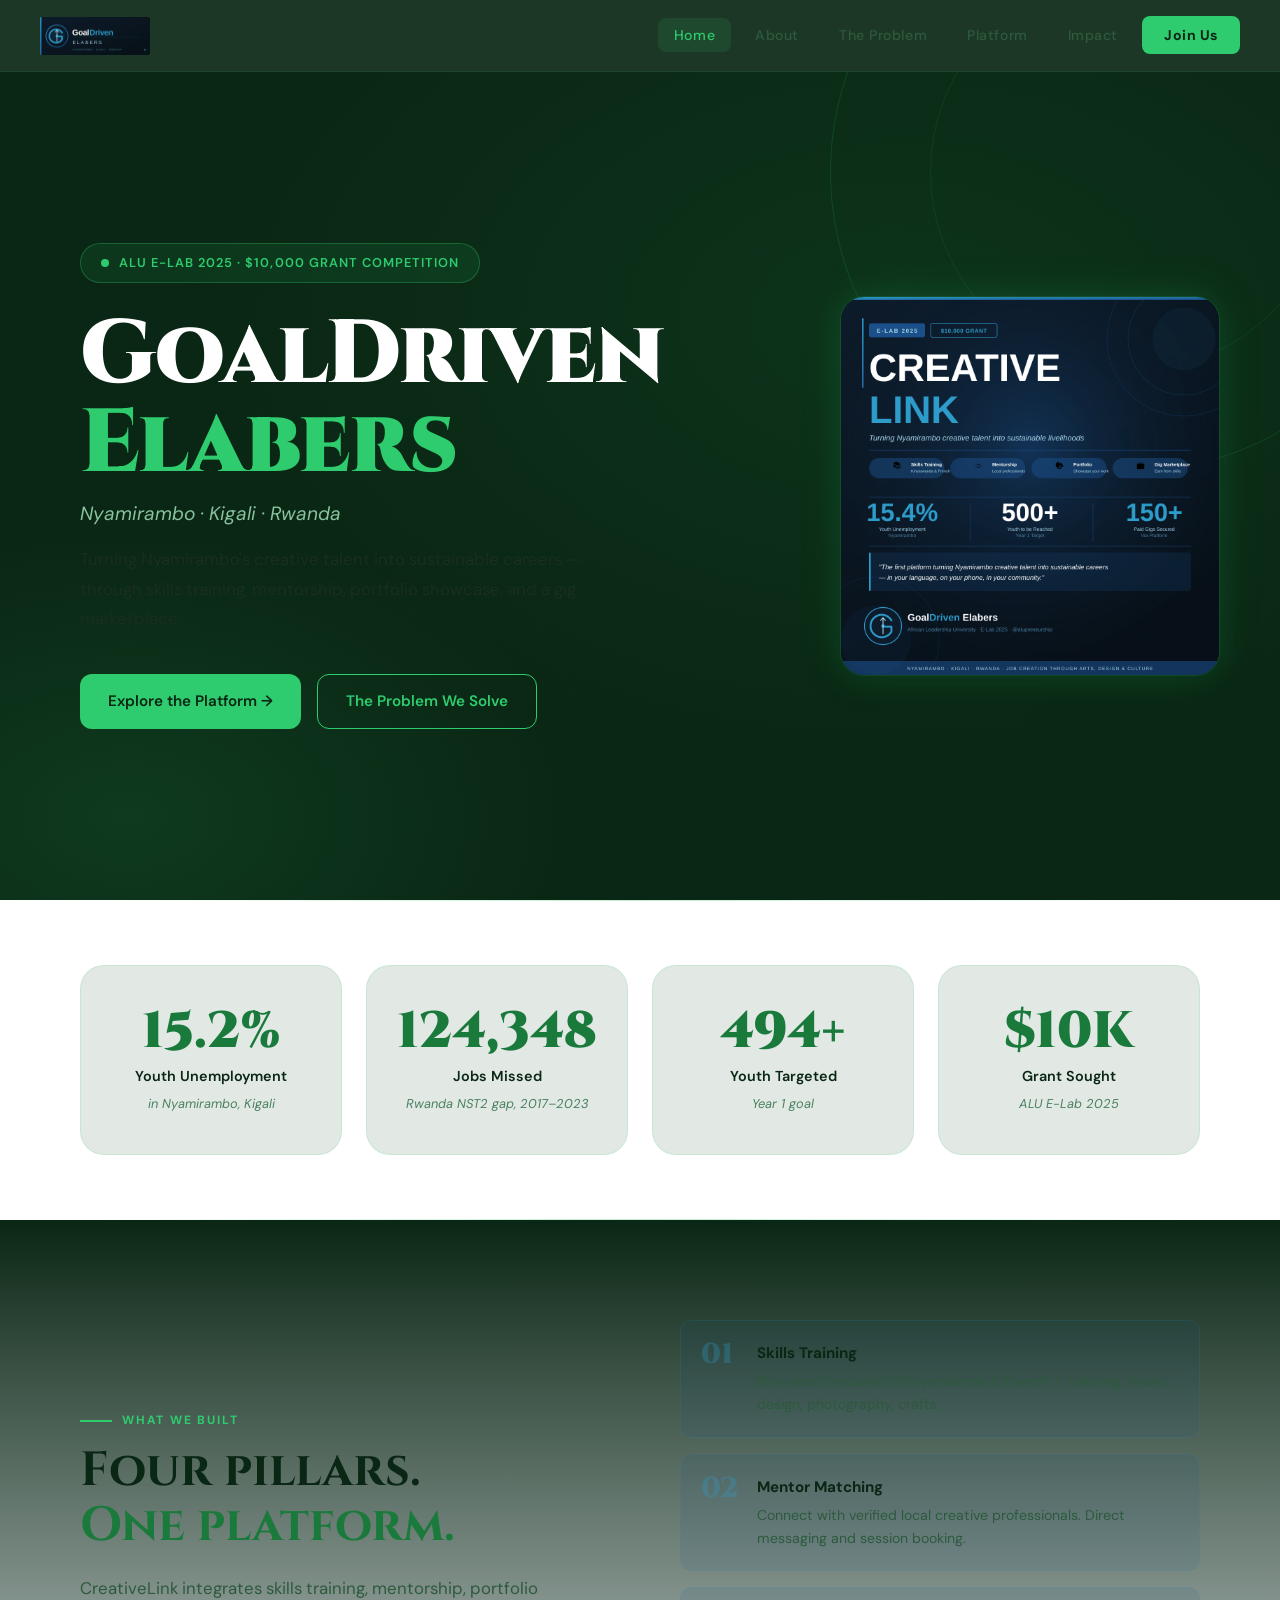
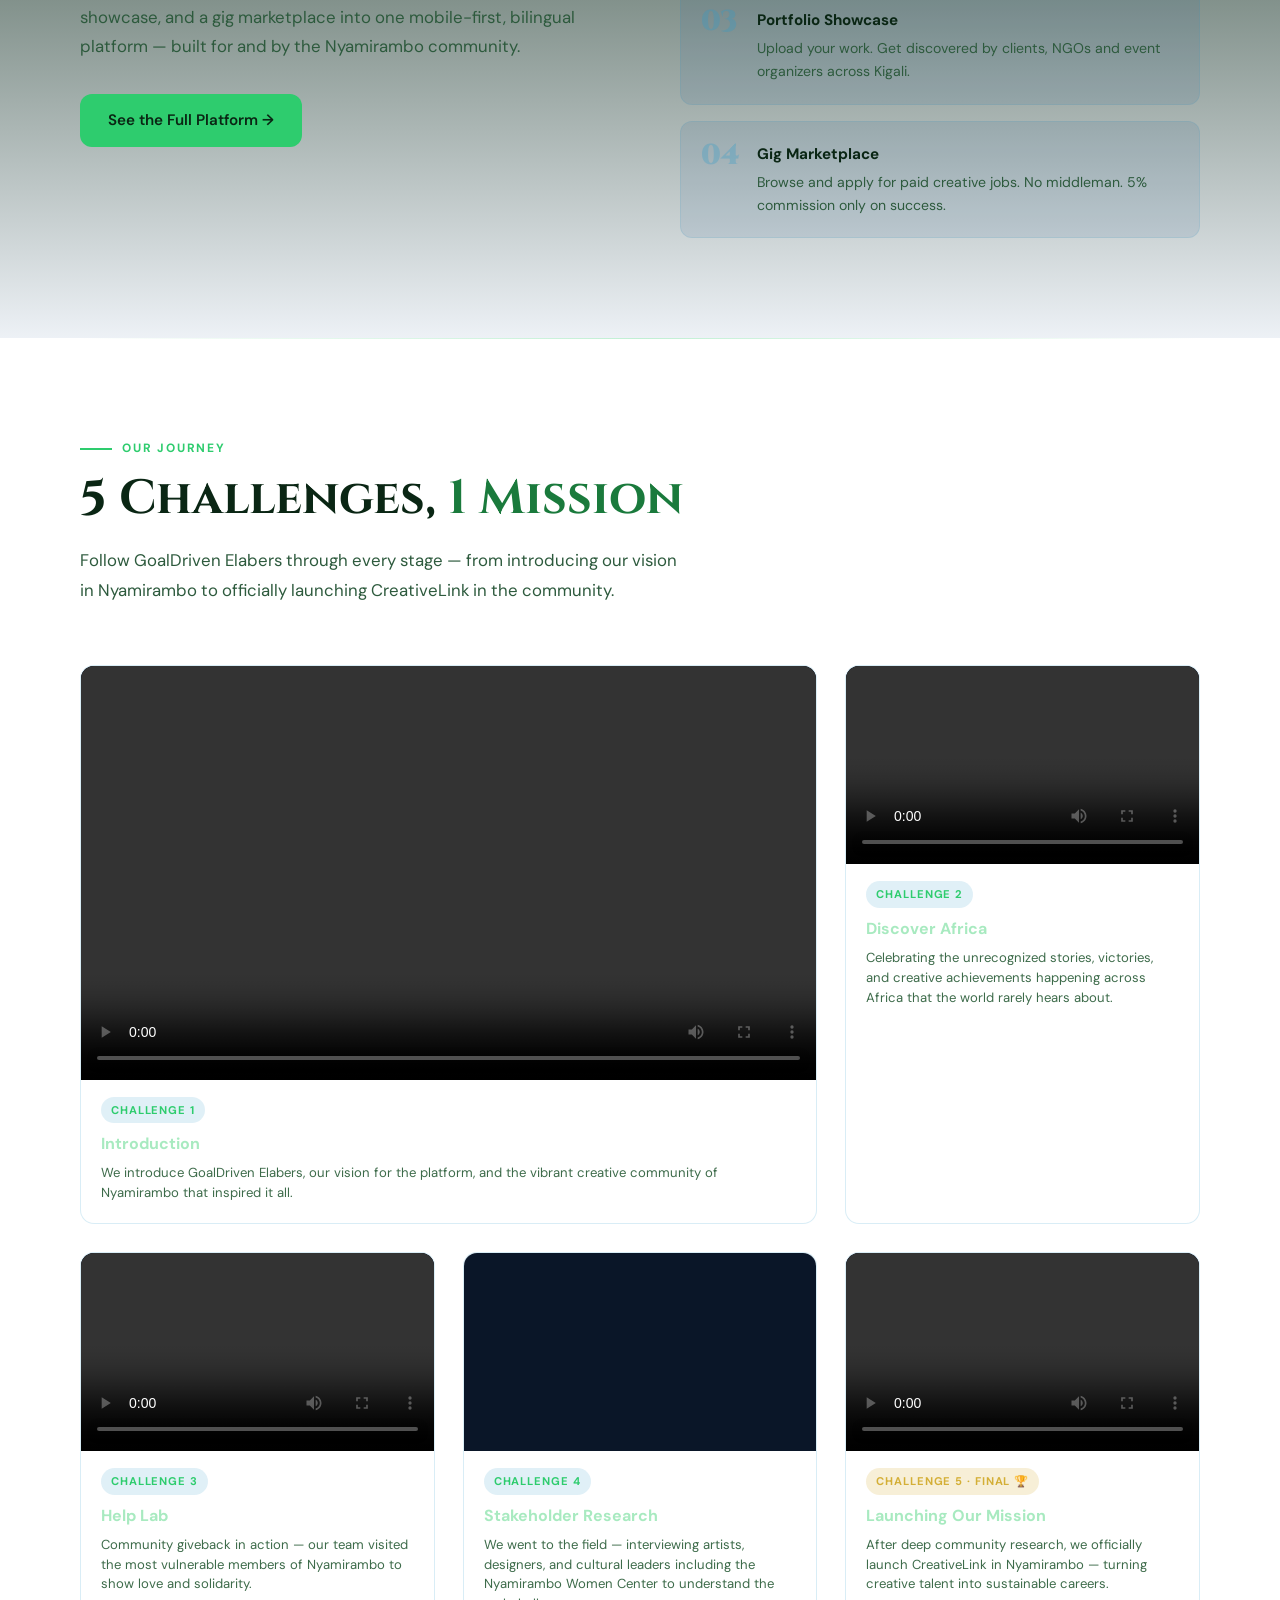
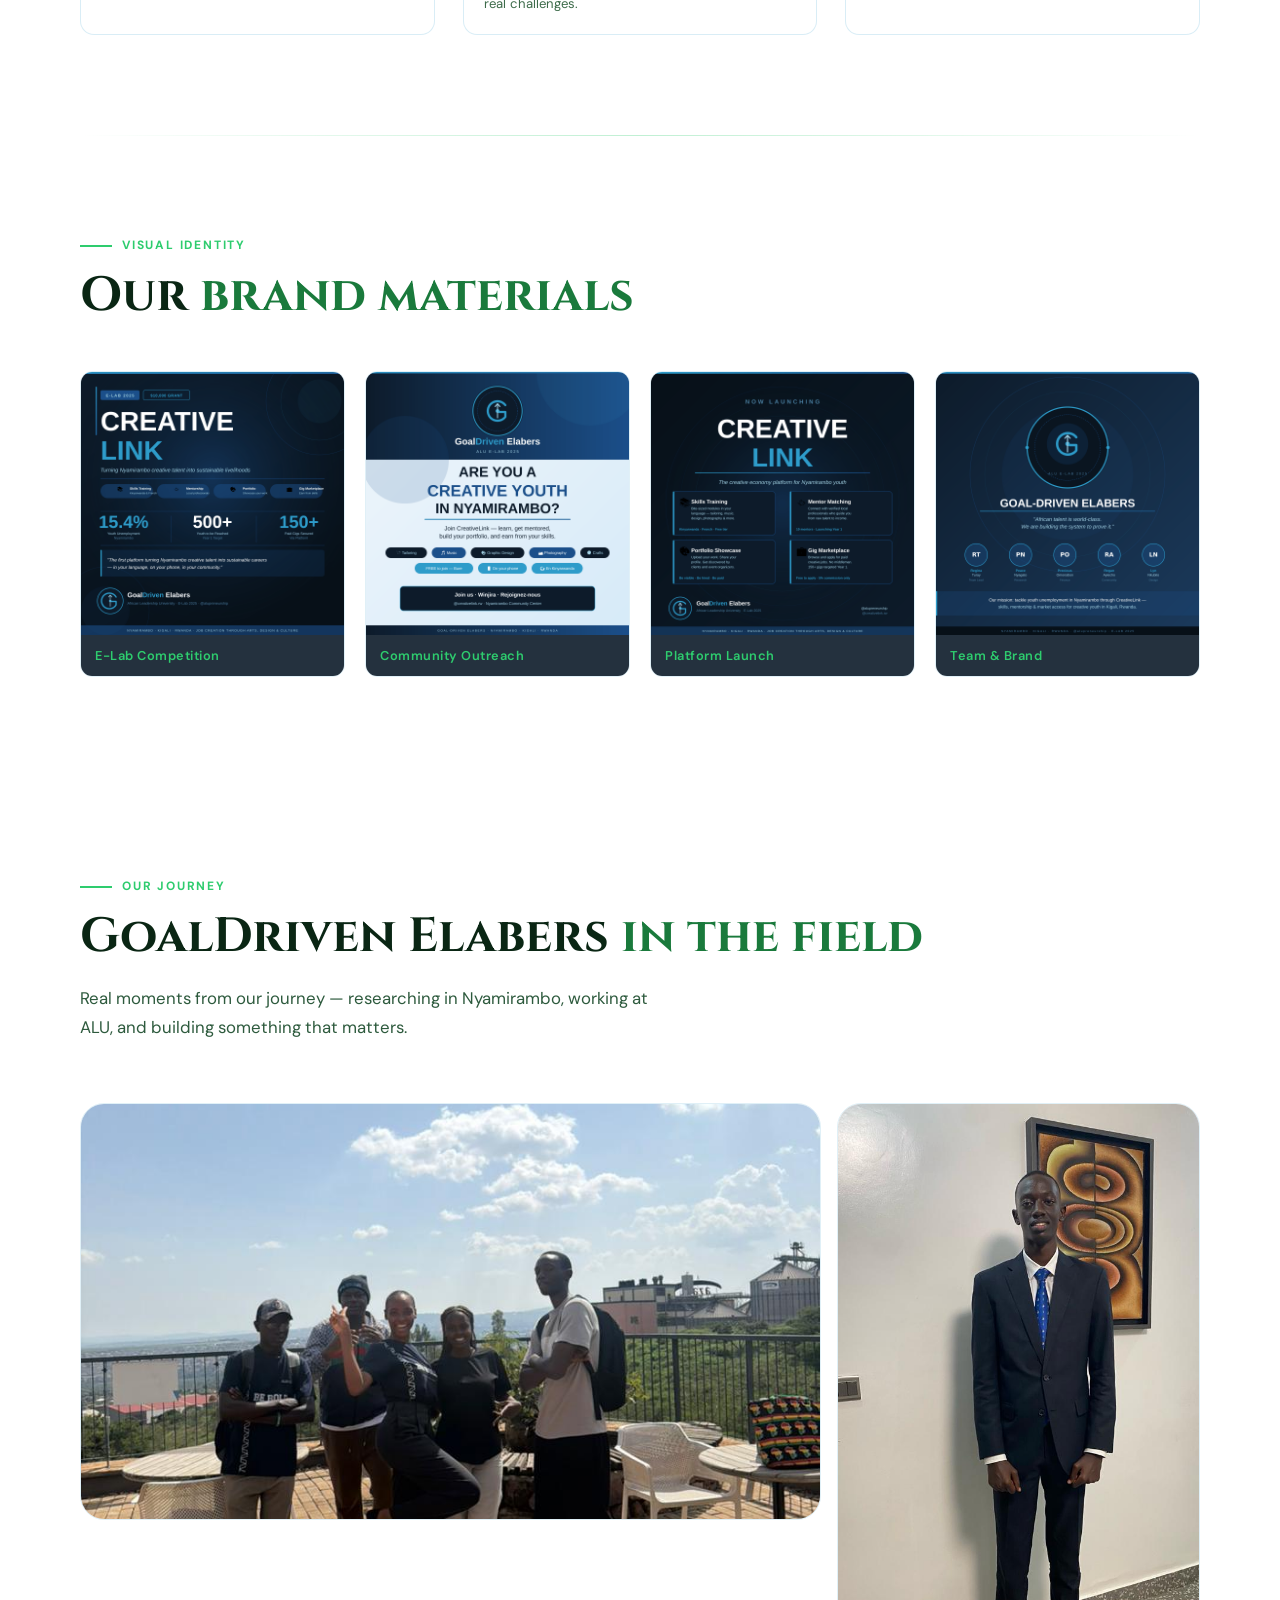
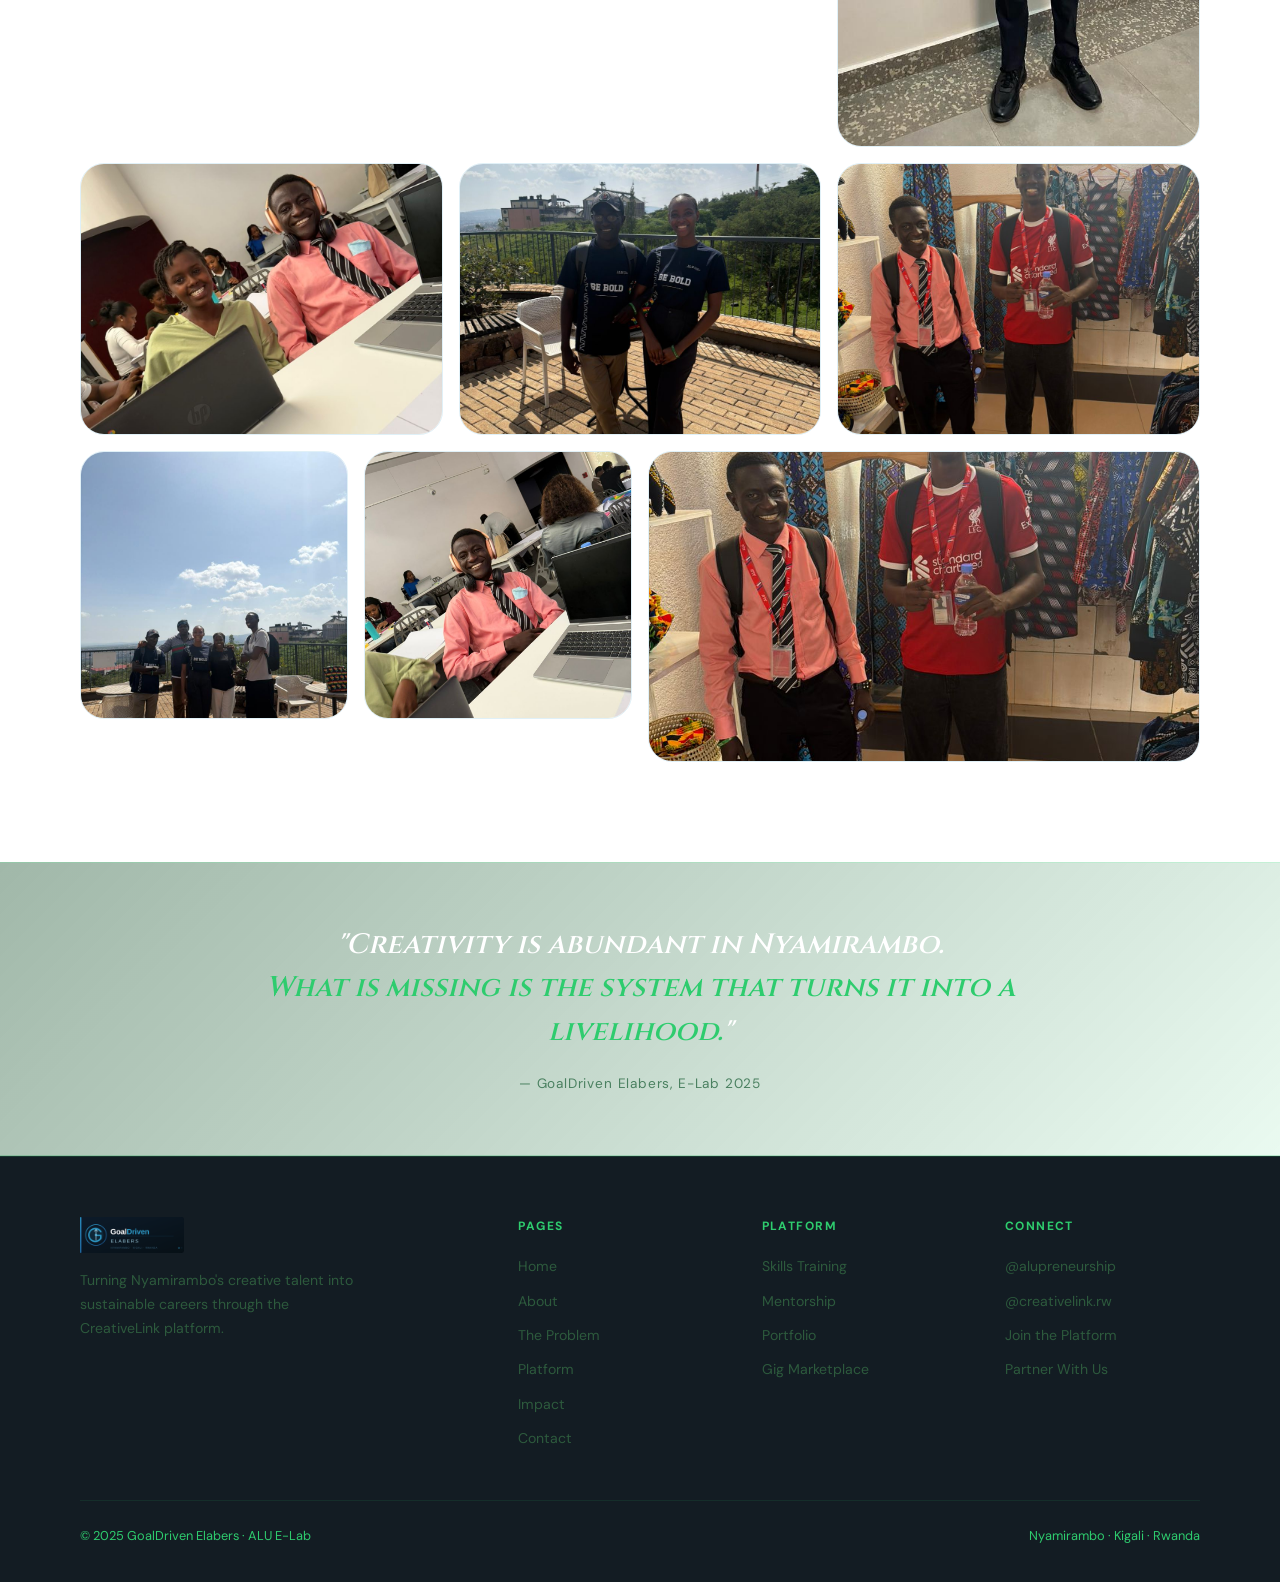
==== index.html @ d42c7c7e "first commit" ====
<!DOCTYPE html>
<html lang="en">
<head>
  <meta charset="UTF-8" />
  <meta name="viewport" content="width=device-width, initial-scale=1.0" />
  <title>GoalDriven Elabers</title>
  <meta name="description" content="Turning Nyamirambo's creative talent into sustainable livelihoods. CreativeLink is the platform for skills, mentorship, and market access." />
  <link rel="stylesheet" href="css/style.css" />
  <style>
    .reveal { opacity: 0; transform: translateY(30px); transition: opacity 0.7s ease, transform 0.7s ease; }
    .reveal.revealed { opacity: 1; transform: translateY(0); }
    .reveal-delay-1 { transition-delay: 0.1s; }
    .reveal-delay-2 { transition-delay: 0.2s; }
    .reveal-delay-3 { transition-delay: 0.3s; }
    .reveal-delay-4 { transition-delay: 0.4s; }

    /* Overview section */
    .overview { background: linear-gradient(180deg, var(--navy) 0%, rgba(27,79,138,0.08) 100%); }
    .overview-grid {
      display: grid;
      grid-template-columns: 1fr 1fr;
      gap: 80px;
      align-items: center;
    }
    .overview-text .section-desc { margin-bottom: 32px; }
    .overview-features { display: flex; flex-direction: column; gap: 16px; }
    .overview-feature {
      display: flex;
      align-items: flex-start;
      gap: 16px;
      padding: 20px;
      background: rgba(27,79,138,0.1);
      border: 1px solid rgba(46,156,202,0.12);
      border-radius: var(--radius);
      transition: all var(--transition);
    }
    .overview-feature:hover { border-color: rgba(46,156,202,0.3); background: rgba(27,79,138,0.2); }
    .overview-feature .num {
      font-family: var(--font-display);
      font-size: 1.8rem;
      font-weight: 900;
      color: rgba(46,156,202,0.3);
      line-height: 1;
      min-width: 40px;
    }
    .overview-feature h4 { font-size: 0.95rem; font-weight: 700; color: var(--navy); margin-bottom: 4px; }
    .overview-feature p { font-size: 0.88rem; color: #2d5a3d; }

    /* Poster gallery */
    .poster-row {
      display: grid;
      grid-template-columns: repeat(4, 1fr);
      gap: 20px;
      margin-top: 48px;
    }
    .poster-item {
      border-radius: var(--radius);
      overflow: hidden;
      border: 1px solid rgba(46,156,202,0.15);
      transition: all var(--transition);
      cursor: pointer;
    }
    .poster-item:hover {
      transform: translateY(-6px);
      border-color: rgba(46,156,202,0.4);
      box-shadow: var(--shadow), var(--glow);
    }
    .poster-item img { width: 100%; display: block; aspect-ratio: 1; object-fit: cover; }
    .poster-label {
      padding: 10px 14px;
      background: rgba(13,27,42,0.9);
      font-size: 0.8rem;
      font-weight: 600;
      color: var(--sky);
      letter-spacing: 0.04em;
    }

    /* Video challenges grid */
    .challenges-grid {
      display: grid;
      grid-template-columns: repeat(3, 1fr);
      gap: 28px;
      margin-top: 48px;
    }
    .challenge-card {
      background: rgba(255,255,255,0.03);
      border: 1px solid rgba(46,156,202,0.18);
      border-radius: 14px;
      overflow: hidden;
      transition: all var(--transition);
    }
    .challenge-card:first-child {
      grid-column: span 2;
    }
    .challenge-card:hover {
      border-color: rgba(46,156,202,0.45);
      box-shadow: var(--shadow), var(--glow);
      transform: translateY(-4px);
    }
    .challenge-card .video-wrap {
      position: relative;
      width: 100%;
      padding-bottom: 56.25%;
      height: 0;
      overflow: hidden;
      background: #0a1628;
    }
    .challenge-card .video-wrap iframe {
      position: absolute;
      top: 0; left: 0;
      width: 100%; height: 100%;
      border: none;
    }
    .challenge-info {
      padding: 16px 20px 20px;
    }
    .challenge-badge {
      display: inline-block;
      background: rgba(46,156,202,0.15);
      color: var(--sky);
      font-size: 0.7rem;
      font-weight: 700;
      letter-spacing: 0.08em;
      text-transform: uppercase;
      padding: 4px 10px;
      border-radius: 20px;
      margin-bottom: 8px;
    }
    .challenge-info h4 {
      font-size: 1rem;
      font-weight: 700;
      color: var(--light);
      margin: 0 0 6px;
    }
    .challenge-info p {
      font-size: 0.82rem;
      color: #3d6b4a;
      margin: 0;
      line-height: 1.5;
    }

    @media (max-width: 1024px) {
      .overview-grid { grid-template-columns: 1fr; gap: 48px; }
      .poster-row { grid-template-columns: repeat(2, 1fr); }
      .challenges-grid { grid-template-columns: 1fr 1fr; }
      .challenge-card:first-child { grid-column: span 2; }
    }
    @media (max-width: 640px) {
      .challenges-grid { grid-template-columns: 1fr; }
      .challenge-card:first-child { grid-column: span 1; }
    }
    @media (max-width: 768px) {
      .poster-row { grid-template-columns: 1fr 1fr; }
    }
  </style>
</head>
<body>

<!-- ── NAVBAR ── -->
<nav id="navbar">
  <a class="nav-logo" href="index.html">
    <img src="assets/logo_horizontal.png" alt="GoalDriven Elabers" />
  </a>
  <ul class="nav-links">
    <li><a href="index.html">Home</a></li>
    <li><a href="about.html">About</a></li>
    <li><a href="problem.html">The Problem</a></li>
    <li><a href="platform.html">Platform</a></li>
    <li><a href="impact.html">Impact</a></li>
    <li><a href="contact.html" class="nav-cta">Join Us</a></li>
  </ul>
  <div class="nav-hamburger" aria-label="Menu">
    <span></span><span></span><span></span>
  </div>
</nav>

<!-- ── HERO ── -->
<div class="page">
  <section class="hero">
    <div class="hero-bg"></div>
    <div class="hero-circles">
      <span></span><span></span><span></span>
    </div>
    <div class="hero-content">
      <div class="hero-badge">ALU E-Lab 2025 · $10,000 Grant Competition</div>
      <h1 class="hero-title">
        GoalDriven<span>Elabers</span>
      </h1>
      <p class="hero-sub">Nyamirambo · Kigali · Rwanda</p>
      <p class="hero-desc">
        Turning Nyamirambo's creative talent into sustainable careers — through skills training, mentorship, portfolio showcase, and a gig marketplace.
      </p>
      <div class="hero-actions">
        <a href="platform.html" class="btn btn-primary">Explore the Platform →</a>
        <a href="problem.html" class="btn btn-outline">The Problem We Solve</a>
      </div>
    </div>
    <div class="hero-visual">
      <img src="assets/poster_elab.png" alt="CreativeLink E-Lab Poster" />
    </div>
  </section>

  <!-- ── STATS BAND ── -->
  <div class="divider"></div>
  <section style="padding: 64px 80px;">
    <div class="grid-4">
      <div class="stat-box reveal">
        <div class="stat-num" data-target="15.4" data-suffix="%">0%</div>
        <div class="stat-label">Youth Unemployment</div>
        <div class="stat-sub">in Nyamirambo, Kigali</div>
      </div>
      <div class="stat-box reveal reveal-delay-1">
        <div class="stat-num" data-target="125794" data-prefix="">0</div>
        <div class="stat-label">Jobs Missed</div>
        <div class="stat-sub">Rwanda NST2 gap, 2017–2023</div>
      </div>
      <div class="stat-box reveal reveal-delay-2">
        <div class="stat-num" data-target="500" data-suffix="+">0</div>
        <div class="stat-label">Youth Targeted</div>
        <div class="stat-sub">Year 1 goal</div>
      </div>
      <div class="stat-box reveal reveal-delay-3">
        <div class="stat-num" data-target="10" data-prefix="$" data-suffix="K">$0</div>
        <div class="stat-label">Grant Sought</div>
        <div class="stat-sub">ALU E-Lab 2025</div>
      </div>
    </div>
  </section>

  <div class="divider"></div>

  <!-- ── OVERVIEW ── -->
  <section class="overview">
    <div class="overview-grid">
      <div class="overview-text">
        <div class="section-label">What We Built</div>
        <h2 class="section-title">Four pillars.<br /><span>One platform.</span></h2>
        <p class="section-desc">
          CreativeLink integrates skills training, mentorship, portfolio showcase, and a gig marketplace into one mobile-first, bilingual platform — built for and by the Nyamirambo community.
        </p>
        <a href="platform.html" class="btn btn-primary">See the Full Platform →</a>
      </div>
      <div class="overview-features">
        <div class="overview-feature reveal">
          <span class="num">01</span>
          <div>
            <h4>Skills Training</h4>
            <p>Bite-sized modules in Kinyarwanda & French — tailoring, music, design, photography, crafts.</p>
          </div>
        </div>
        <div class="overview-feature reveal reveal-delay-1">
          <span class="num">02</span>
          <div>
            <h4>Mentor Matching</h4>
            <p>Connect with verified local creative professionals. Direct messaging and session booking.</p>
          </div>
        </div>
        <div class="overview-feature reveal reveal-delay-2">
          <span class="num">03</span>
          <div>
            <h4>Portfolio Showcase</h4>
            <p>Upload your work. Get discovered by clients, NGOs and event organizers across Kigali.</p>
          </div>
        </div>
        <div class="overview-feature reveal reveal-delay-3">
          <span class="num">04</span>
          <div>
            <h4>Gig Marketplace</h4>
            <p>Browse and apply for paid creative jobs. No middleman. 5% commission only on success.</p>
          </div>
        </div>
      </div>
    </div>
  </section>

  <div class="divider"></div>

  <!-- ── VIDEO CHALLENGES SECTION ── -->
  <section>
    <div class="section-label">Our Journey</div>
    <h2 class="section-title">5 Challenges, <span>1 Mission</span></h2>
    <p class="section-desc">Follow GoalDriven Elabers through every stage — from introducing our vision in Nyamirambo to officially launching CreativeLink in the community.</p>
    <div class="challenges-grid">

      <!-- Challenge 1 — Native MP4 -->
      <div class="challenge-card reveal">
        <div class="video-wrap">
          <video src="assets/challenge1.mp4" controls preload="metadata" playsinline style="position:absolute;top:0;left:0;width:100%;height:100%;object-fit:cover;background:#0a1628;"></video>
        </div>
        <div class="challenge-info">
          <span class="challenge-badge">Challenge 1</span>
          <h4>Introduction</h4>
          <p>We introduce GoalDriven Elabers, our vision for the platform, and the vibrant creative community of Nyamirambo that inspired it all.</p>
        </div>
      </div>

      <!-- Challenge 2 — Native MP4 -->
      <div class="challenge-card reveal reveal-delay-1">
        <div class="video-wrap">
          <video src="assets/challenge2.mp4" controls preload="metadata" playsinline style="position:absolute;top:0;left:0;width:100%;height:100%;object-fit:cover;background:#0a1628;"></video>
        </div>
        <div class="challenge-info">
          <span class="challenge-badge">Challenge 2</span>
          <h4>Discover Africa</h4>
          <p>Celebrating the unrecognized stories, victories, and creative achievements happening across Africa that the world rarely hears about.</p>
        </div>
      </div>

      <!-- Challenge 3 — Native MP4 -->
      <div class="challenge-card reveal reveal-delay-2">
        <div class="video-wrap">
          <video src="assets/challenge3.mp4" controls preload="metadata" playsinline style="position:absolute;top:0;left:0;width:100%;height:100%;object-fit:cover;background:#0a1628;"></video>
        </div>
        <div class="challenge-info">
          <span class="challenge-badge">Challenge 3</span>
          <h4>Help Lab</h4>
          <p>Community giveback in action — our team visited the most vulnerable members of Nyamirambo to show love and solidarity.</p>
        </div>
      </div>

      <!-- Challenge 4 -->
      <div class="challenge-card reveal reveal-delay-3">
        <div class="video-wrap">
          <iframe src="https://www.youtube.com/embed/ZpcYdry_sYA" title="Challenge 4 — Stakeholder Research" allow="accelerometer; autoplay; clipboard-write; encrypted-media; gyroscope; picture-in-picture" allowfullscreen loading="lazy"></iframe>
        </div>
        <div class="challenge-info">
          <span class="challenge-badge">Challenge 4</span>
          <h4>Stakeholder Research</h4>
          <p>We went to the field — interviewing artists, designers, and cultural leaders including the Nyamirambo Women Center to understand the real challenges.</p>
        </div>
      </div>

      <!-- Challenge 5 — Native MP4 -->
      <div class="challenge-card reveal reveal-delay-4">
        <div class="video-wrap">
          <video
            src="assets/challenge5.mp4"
            controls
            preload="metadata"
            playsinline
            style="position:absolute;top:0;left:0;width:100%;height:100%;object-fit:cover;background:#0a1628;"
          >
            Your browser does not support the video tag.
          </video>
        </div>
        <div class="challenge-info">
          <span class="challenge-badge" style="background:rgba(212,175,55,0.2);color:#d4af37;">Challenge 5 · Final 🏆</span>
          <h4>Launching Our Mission</h4>
          <p>After deep community research, we officially launch CreativeLink in Nyamirambo — turning creative talent into sustainable careers.</p>
        </div>
      </div>

    </div>
  </section>

  <div class="divider"></div>

  <!-- ── POSTER GALLERY ── -->
  <section>
    <div class="section-label">Visual Identity</div>
    <h2 class="section-title">Our <span>brand materials</span></h2>
    <div class="poster-row">
      <div class="poster-item reveal">
        <img src="assets/poster_elab.png" alt="E-Lab Competition Poster" />
        <div class="poster-label">E-Lab Competition</div>
      </div>
      <div class="poster-item reveal reveal-delay-1">
        <img src="assets/poster_community.png" alt="Community Outreach Poster" />
        <div class="poster-label">Community Outreach</div>
      </div>
      <div class="poster-item reveal reveal-delay-2">
        <img src="assets/poster_launch.png" alt="Platform Launch Poster" />
        <div class="poster-label">Platform Launch</div>
      </div>
      <div class="poster-item reveal reveal-delay-3">
        <img src="assets/poster_brand.png" alt="Team Brand Poster" />
        <div class="poster-label">Team & Brand</div>
      </div>
    </div>
  </section>

  <!-- ── GROUP PHOTOS GALLERY ── -->
  <section>
    <div class="section-label">Our Journey</div>
    <h2 class="section-title">GoalDriven Elabers <span>in the field</span></h2>
    <p class="section-desc">Real moments from our journey — researching in Nyamirambo, working at ALU, and building something that matters.</p>
    <div style="display:grid;grid-template-columns:repeat(3,1fr);gap:16px;margin-top:40px;">
      <div style="grid-column:span 2;border-radius:var(--radius-lg);overflow:hidden;border:1px solid rgba(46,156,202,0.15);aspect-ratio:16/9;">
        <img src="assets/group1.jpeg" alt="GoalDriven Elabers team" style="width:100%;height:100%;object-fit:cover;display:block;"/>
      </div>
      <div style="border-radius:var(--radius-lg);overflow:hidden;border:1px solid rgba(46,156,202,0.15);aspect-ratio:9/16;">
        <img src="assets/group7.jpeg" alt="GoalDriven Elabers" style="width:100%;height:100%;object-fit:cover;display:block;"/>
      </div>
      <div style="border-radius:var(--radius-lg);overflow:hidden;border:1px solid rgba(46,156,202,0.15);aspect-ratio:4/3;">
        <img src="assets/group3.jpeg" alt="GoalDriven Elabers at ALU" style="width:100%;height:100%;object-fit:cover;display:block;"/>
      </div>
      <div style="border-radius:var(--radius-lg);overflow:hidden;border:1px solid rgba(46,156,202,0.15);aspect-ratio:4/3;">
        <img src="assets/group6.jpeg" alt="GoalDriven Elabers BE BOLD" style="width:100%;height:100%;object-fit:cover;display:block;"/>
      </div>
      <div style="border-radius:var(--radius-lg);overflow:hidden;border:1px solid rgba(46,156,202,0.15);aspect-ratio:4/3;">
        <img src="assets/group4.jpeg" alt="GoalDriven Elabers Nyamirambo research" style="width:100%;height:100%;object-fit:cover;display:block;"/>
      </div>
    </div>
    <div style="display:grid;grid-template-columns:repeat(4,1fr);gap:16px;margin-top:16px;">
      <div style="border-radius:var(--radius-lg);overflow:hidden;border:1px solid rgba(46,156,202,0.15);aspect-ratio:1;">
        <img src="assets/group2.jpeg" alt="GoalDriven Elabers team" style="width:100%;height:100%;object-fit:cover;display:block;object-position:center top;"/>
      </div>
      <div style="border-radius:var(--radius-lg);overflow:hidden;border:1px solid rgba(46,156,202,0.15);aspect-ratio:1;">
        <img src="assets/group5.jpeg" alt="GoalDriven Elabers highlight" style="width:100%;height:100%;object-fit:cover;display:block;"/>
      </div>
      <div style="grid-column:span 2;border-radius:var(--radius-lg);overflow:hidden;border:1px solid rgba(46,156,202,0.15);aspect-ratio:16/9;">
        <img src="assets/group4.jpeg" alt="GoalDriven Elabers research visit" style="width:100%;height:100%;object-fit:cover;display:block;"/>
      </div>
    </div>
  </section>
  <div class="band">
    <p class="band-quote">"Creativity is abundant in Nyamirambo.<br/><span>What is missing is the system that turns it into a livelihood.</span>"</p>
    <p class="band-attr">— GoalDriven Elabers, E-Lab 2025</p>
  </div>

</div><!-- /page -->

<!-- ── FOOTER ── -->
<footer>
  <div class="footer-grid">
    <div class="footer-brand">
      <img src="assets/logo_horizontal.png" alt="GoalDriven Elabers" />
      <p>Turning Nyamirambo's creative talent into sustainable careers through the CreativeLink platform.</p>
    </div>
    <div class="footer-col">
      <h4>Pages</h4>
      <ul>
        <li><a href="index.html">Home</a></li>
        <li><a href="about.html">About</a></li>
        <li><a href="problem.html">The Problem</a></li>
        <li><a href="platform.html">Platform</a></li>
        <li><a href="impact.html">Impact</a></li>
        <li><a href="contact.html">Contact</a></li>
      </ul>
    </div>
    <div class="footer-col">
      <h4>Platform</h4>
      <ul>
        <li><a href="platform.html#skills">Skills Training</a></li>
        <li><a href="platform.html#mentors">Mentorship</a></li>
        <li><a href="platform.html#portfolio">Portfolio</a></li>
        <li><a href="platform.html#gigs">Gig Marketplace</a></li>
      </ul>
    </div>
    <div class="footer-col">
      <h4>Connect</h4>
      <ul>
        <li><a href="#">@alupreneurship</a></li>
        <li><a href="#">@creativelink.rw</a></li>
        <li><a href="contact.html">Join the Platform</a></li>
        <li><a href="contact.html">Partner With Us</a></li>
      </ul>
    </div>
  </div>
  <div class="footer-bottom">
    <span>© 2025 <span>GoalDriven Elabers</span> · ALU E-Lab</span>
    <span>Nyamirambo · Kigali · Rwanda</span>
  </div>
</footer>

<script src="js/main.js"></script>
</body>
</html>
---- css/style.css ----
/* ============================================================
   GOAL-DRIVEN ELABERS — Website
   White & Green Theme | Cinzel + DM Sans typography
   ============================================================ */

@import url('https://fonts.googleapis.com/css2?family=Cinzel:wght@400;600;700;900&family=DM+Sans:ital,wght@0,300;0,400;0,500;0,700;1,400&family=DM+Mono:wght@400;500&display=swap');

/* ─── TOKENS ──────────────────────────────────────────── */
:root {
  --navy:      #0A2614;
  --navy-mid:  #134D28;
  --blue:      #1A7A3C;
  --sky:       #2ECC6E;
  --light:     #A8EAC0;
  --cream:     #F0FBF4;
  --white:     #FFFFFF;
  --muted:     #4A8060;
  --text:      #1A2E20;
  --subtext:   #3D6B4A;

  --font-display: 'Cinzel', serif;
  --font-body:    'DM Sans', sans-serif;
  --font-mono:    'DM Mono', monospace;

  --radius:    12px;
  --radius-lg: 24px;
  --transition: 0.3s cubic-bezier(0.4, 0, 0.2, 1);
  --shadow:    0 4px 32px rgba(10,38,20,0.15);
  --glow:      0 0 40px rgba(46,204,110,0.2);
}

/* ─── RESET ───────────────────────────────────────────── */
*, *::before, *::after { box-sizing: border-box; margin: 0; padding: 0; }
html { scroll-behavior: smooth; font-size: 16px; }
body {
  font-family: var(--font-body);
  background: var(--white);
  color: var(--text);
  line-height: 1.65;
  overflow-x: hidden;
}
img { max-width: 100%; display: block; }
a { color: var(--blue); text-decoration: none; transition: color var(--transition); }
a:hover { color: var(--sky); }
ul { list-style: none; }

/* ─── SCROLLBAR ───────────────────────────────────────── */
::-webkit-scrollbar { width: 6px; }
::-webkit-scrollbar-track { background: var(--cream); }
::-webkit-scrollbar-thumb { background: var(--blue); border-radius: 3px; }

/* ─── NAV ─────────────────────────────────────────────── */
#navbar {
  position: fixed;
  top: 0; left: 0; right: 0;
  z-index: 1000;
  display: flex;
  align-items: center;
  justify-content: space-between;
  padding: 0 40px;
  height: 72px;
  background: rgba(10,38,20,0.92);
  backdrop-filter: blur(16px);
  border-bottom: 1px solid rgba(26,122,60,0.2);
  transition: all var(--transition);
}
#navbar.scrolled {
  height: 60px;
  background: rgba(10,38,20,0.98);
  border-bottom-color: rgba(46,204,110,0.3);
}
.nav-logo img { height: 38px; width: auto; }
.nav-links {
  display: flex;
  align-items: center;
  gap: 8px;
}
.nav-links a {
  color: #2d5a3d;
  font-size: 0.88rem;
  font-weight: 500;
  letter-spacing: 0.04em;
  padding: 8px 16px;
  border-radius: 8px;
  transition: all var(--transition);
}
.nav-links a:hover,
.nav-links a.active {
  color: var(--white);
  background: rgba(46,204,110,0.12);
}
.nav-links a.active { color: var(--sky); }
.nav-cta {
  background: var(--sky) !important;
  color: var(--navy) !important;
  font-weight: 700 !important;
  padding: 10px 22px !important;
  border-radius: 8px !important;
}
.nav-cta:hover { background: var(--light) !important; }
.nav-hamburger {
  display: none;
  flex-direction: column;
  gap: 5px;
  cursor: pointer;
  padding: 8px;
}
.nav-hamburger span {
  display: block;
  width: 24px;
  height: 2px;
  background: var(--sky);
  border-radius: 2px;
  transition: all var(--transition);
}

/* ─── PAGE WRAPPER ────────────────────────────────────── */
.page { padding-top: 72px; min-height: 100vh; }

/* ─── HERO ────────────────────────────────────────────── */
.hero {
  position: relative;
  min-height: calc(100vh - 72px);
  display: flex;
  align-items: center;
  overflow: hidden;
  padding: 80px 80px 80px;
}
.hero-bg {
  position: absolute;
  inset: 0;
  background: radial-gradient(ellipse 80% 80% at 70% 30%, rgba(19,77,40,0.35) 0%, transparent 70%),
              radial-gradient(ellipse 60% 60% at 10% 90%, rgba(46,204,110,0.12) 0%, transparent 60%),
              var(--navy);
}
.hero-circles {
  position: absolute;
  inset: 0;
  pointer-events: none;
}
.hero-circles span {
  position: absolute;
  border-radius: 50%;
  border: 1px solid rgba(46,204,110,0.15);
}
.hero-circles span:nth-child(1) { width: 600px; height: 600px; top: -200px; right: -150px; }
.hero-circles span:nth-child(2) { width: 400px; height: 400px; top: -100px; right: -50px; border-color: rgba(46,204,110,0.1); }
.hero-circles span:nth-child(3) { width: 900px; height: 900px; bottom: -400px; left: -300px; border-color: rgba(19,77,40,0.1); }

.hero-content {
  position: relative;
  z-index: 2;
  max-width: 700px;
}
.hero-badge {
  display: inline-flex;
  align-items: center;
  gap: 10px;
  background: rgba(46,204,110,0.1);
  border: 1px solid rgba(46,204,110,0.3);
  border-radius: 100px;
  padding: 8px 20px;
  font-size: 0.8rem;
  font-weight: 600;
  letter-spacing: 0.08em;
  color: var(--sky);
  text-transform: uppercase;
  margin-bottom: 28px;
  animation: fadeUp 0.6s ease both;
}
.hero-badge::before {
  content: '';
  width: 8px; height: 8px;
  border-radius: 50%;
  background: var(--sky);
  animation: pulse 2s ease infinite;
}
.hero-title {
  font-family: var(--font-display);
  font-size: clamp(3rem, 7vw, 6rem);
  font-weight: 900;
  line-height: 1.0;
  letter-spacing: -0.02em;
  color: var(--white);
  margin-bottom: 8px;
  animation: fadeUp 0.6s 0.1s ease both;
}
.hero-title span {
  color: var(--sky);
  display: block;
}
.hero-sub {
  font-size: 1.2rem;
  color: rgba(168,234,192,0.8);
  margin-bottom: 16px;
  font-style: italic;
  animation: fadeUp 0.6s 0.2s ease both;
}
.hero-desc {
  font-size: 1.05rem;
  color: var(--text);
  max-width: 560px;
  margin-bottom: 40px;
  line-height: 1.75;
  animation: fadeUp 0.6s 0.3s ease both;
}
.hero-actions {
  display: flex;
  gap: 16px;
  flex-wrap: wrap;
  animation: fadeUp 0.6s 0.4s ease both;
}
.hero-visual {
  position: absolute;
  right: 60px;
  top: 50%;
  transform: translateY(-50%);
  z-index: 2;
  animation: fadeLeft 0.8s 0.3s ease both;
}
.hero-visual img {
  width: 380px;
  border-radius: var(--radius-lg);
  box-shadow: var(--shadow), var(--glow);
  border: 1px solid rgba(46,204,110,0.2);
}

/* ─── BUTTONS ─────────────────────────────────────────── */
.btn {
  display: inline-flex;
  align-items: center;
  gap: 8px;
  padding: 14px 28px;
  border-radius: var(--radius);
  font-family: var(--font-body);
  font-size: 0.95rem;
  font-weight: 600;
  cursor: pointer;
  transition: all var(--transition);
  border: none;
  text-decoration: none;
}
.btn-primary {
  background: var(--sky);
  color: var(--navy);
}
.btn-primary:hover {
  background: var(--light);
  color: var(--navy);
  transform: translateY(-2px);
  box-shadow: 0 8px 24px rgba(46,204,110,0.4);
}
.btn-outline {
  background: transparent;
  color: var(--sky);
  border: 1.5px solid var(--sky);
}
.btn-outline:hover {
  background: rgba(46,204,110,0.1);
  color: var(--light);
  border-color: var(--light);
  transform: translateY(-2px);
}
.btn-ghost {
  background: rgba(255,255,255,0.05);
  color: var(--text);
  border: 1px solid rgba(255,255,255,0.1);
}
.btn-ghost:hover { background: rgba(255,255,255,0.1); }

/* ─── SECTION BASE ────────────────────────────────────── */
section, .section {
  padding: 100px 80px;
}
.section-label {
  font-size: 0.75rem;
  font-weight: 700;
  letter-spacing: 0.15em;
  text-transform: uppercase;
  color: var(--sky);
  margin-bottom: 12px;
  display: flex;
  align-items: center;
  gap: 10px;
}
.section-label::before {
  content: '';
  display: block;
  width: 32px; height: 2px;
  background: var(--sky);
}
.section-title {
  font-family: var(--font-display);
  font-size: clamp(2rem, 4vw, 3rem);
  font-weight: 700;
  color: var(--navy);
  line-height: 1.15;
  margin-bottom: 20px;
}
.section-title span { color: var(--blue); }
.section-desc {
  font-size: 1.05rem;
  color: #2d5a3d;
  max-width: 600px;
  line-height: 1.75;
  margin-bottom: 60px;
}

/* ─── CARDS ───────────────────────────────────────────── */
.card {
  background: rgba(19,77,40,0.12);
  border: 1px solid rgba(46,204,110,0.15);
  border-radius: var(--radius-lg);
  padding: 36px;
  transition: all var(--transition);
  position: relative;
  overflow: hidden;
}
.card::before {
  content: '';
  position: absolute;
  top: 0; left: 0; right: 0;
  height: 3px;
  background: linear-gradient(90deg, var(--sky), var(--blue));
  opacity: 0;
  transition: opacity var(--transition);
}
.card:hover {
  border-color: rgba(46,204,110,0.4);
  transform: translateY(-4px);
  box-shadow: var(--shadow), var(--glow);
}
.card:hover::before { opacity: 1; }

.card-icon {
  width: 52px; height: 52px;
  border-radius: 14px;
  background: rgba(46,204,110,0.15);
  border: 1px solid rgba(46,204,110,0.3);
  display: flex;
  align-items: center;
  justify-content: center;
  font-size: 1.4rem;
  margin-bottom: 20px;
}
.card h3 {
  font-family: var(--font-display);
  font-size: 1.15rem;
  font-weight: 600;
  color: var(--navy);
  margin-bottom: 10px;
}
.card p {
  font-size: 0.95rem;
  color: #2d5a3d;
  line-height: 1.7;
}

/* ─── STAT BOXES ──────────────────────────────────────── */
.stat-box {
  text-align: center;
  padding: 40px 24px;
  background: rgba(19,77,40,0.12);
  border: 1px solid rgba(46,204,110,0.15);
  border-radius: var(--radius-lg);
  transition: all var(--transition);
}
.stat-box:hover {
  border-color: rgba(46,204,110,0.4);
  box-shadow: var(--glow);
  transform: translateY(-3px);
}
.stat-num {
  font-family: var(--font-display);
  font-size: 3.2rem;
  font-weight: 900;
  color: var(--blue);
  line-height: 1;
  margin-bottom: 8px;
}
.stat-label {
  font-size: 0.9rem;
  font-weight: 600;
  color: var(--navy);
  margin-bottom: 4px;
}
.stat-sub {
  font-size: 0.8rem;
  color: var(--muted);
  font-style: italic;
}

/* ─── GRID HELPERS ────────────────────────────────────── */
.grid-2 { display: grid; grid-template-columns: repeat(2, 1fr); gap: 28px; }
.grid-3 { display: grid; grid-template-columns: repeat(3, 1fr); gap: 28px; }
.grid-4 { display: grid; grid-template-columns: repeat(4, 1fr); gap: 24px; }

/* ─── DIVIDER ─────────────────────────────────────────── */
.divider {
  height: 1px;
  background: linear-gradient(90deg, transparent, rgba(46,204,110,0.3), transparent);
  margin: 0 80px;
}

/* ─── MEDIA PLACEHOLDER ───────────────────────────────── */
.media-placeholder {
  background: rgba(19,77,40,0.15);
  border: 2px dashed rgba(46,204,110,0.3);
  border-radius: var(--radius-lg);
  display: flex;
  flex-direction: column;
  align-items: center;
  justify-content: center;
  gap: 12px;
  color: var(--muted);
  font-size: 0.9rem;
  font-weight: 500;
  text-align: center;
  padding: 40px;
  transition: all var(--transition);
  position: relative;
  overflow: hidden;
}
.media-placeholder:hover {
  border-color: rgba(46,204,110,0.5);
  background: rgba(46,204,110,0.05);
}
.media-placeholder .icon { font-size: 2.5rem; opacity: 0.5; }
.media-placeholder .label { font-size: 0.8rem; letter-spacing: 0.06em; text-transform: uppercase; }
.media-placeholder .hint { font-size: 0.75rem; color: var(--blue); opacity: 0.7; }

/* ─── TEAM CARD ───────────────────────────────────────── */
.team-card {
  background: rgba(19,77,40,0.12);
  border: 1px solid rgba(46,204,110,0.15);
  border-radius: var(--radius-lg);
  padding: 32px 24px;
  text-align: center;
  transition: all var(--transition);
}
.team-card:hover {
  border-color: rgba(46,204,110,0.4);
  transform: translateY(-4px);
  box-shadow: var(--shadow), var(--glow);
}
.team-avatar {
  width: 90px; height: 90px;
  border-radius: 50%;
  background: rgba(46,204,110,0.12);
  border: 2.5px solid rgba(46,204,110,0.4);
  margin: 0 auto 16px;
  display: flex;
  align-items: center;
  justify-content: center;
  font-family: var(--font-display);
  font-size: 1.6rem;
  font-weight: 700;
  color: var(--sky);
  overflow: hidden;
}
.team-avatar img {
  width: 100%; height: 100%;
  object-fit: cover;
}
.team-name {
  font-family: var(--font-display);
  font-size: 1.05rem;
  font-weight: 600;
  color: var(--navy);
  margin-bottom: 4px;
}
.team-role {
  font-size: 0.82rem;
  color: var(--blue);
  font-weight: 600;
  letter-spacing: 0.05em;
  text-transform: uppercase;
  margin-bottom: 10px;
}
.team-bio { font-size: 0.88rem; color: #2d5a3d; line-height: 1.6; }

/* ─── VIDEO SECTION ───────────────────────────────────── */
.video-placeholder {
  aspect-ratio: 16/9;
  background: rgba(10,38,20,0.8);
  border: 2px dashed rgba(46,204,110,0.3);
  border-radius: var(--radius-lg);
  display: flex;
  flex-direction: column;
  align-items: center;
  justify-content: center;
  gap: 16px;
  color: var(--muted);
  position: relative;
  overflow: hidden;
}
.video-placeholder .play-icon {
  width: 72px; height: 72px;
  border-radius: 50%;
  background: rgba(46,204,110,0.15);
  border: 2px solid rgba(46,204,110,0.4);
  display: flex;
  align-items: center;
  justify-content: center;
  font-size: 1.8rem;
  color: var(--sky);
  transition: all var(--transition);
}
.video-placeholder:hover .play-icon {
  background: rgba(46,204,110,0.25);
  box-shadow: var(--glow);
}
.video-placeholder p { font-size: 0.85rem; text-align: center; }

/* ─── FOOTER ──────────────────────────────────────────── */
footer {
  background: rgba(7,16,24,0.95);
  border-top: 1px solid rgba(46,204,110,0.15);
  padding: 60px 80px 36px;
}
.footer-grid {
  display: grid;
  grid-template-columns: 2fr 1fr 1fr 1fr;
  gap: 48px;
  margin-bottom: 48px;
}
.footer-brand img { height: 36px; margin-bottom: 16px; }
.footer-brand p { font-size: 0.88rem; color: #2d5a3d; line-height: 1.7; max-width: 280px; }
.footer-col h4 {
  font-size: 0.75rem;
  font-weight: 700;
  letter-spacing: 0.12em;
  text-transform: uppercase;
  color: var(--sky);
  margin-bottom: 16px;
}
.footer-col ul { display: flex; flex-direction: column; gap: 8px; }
.footer-col ul li a {
  font-size: 0.88rem;
  color: #2d5a3d;
  transition: color var(--transition);
}
.footer-col ul li a:hover { color: var(--white); }
.footer-bottom {
  border-top: 1px solid rgba(46,204,110,0.1);
  padding-top: 24px;
  display: flex;
  justify-content: space-between;
  align-items: center;
  font-size: 0.8rem;
  color: var(--muted);
}
.footer-bottom span { color: var(--sky); }

/* ─── HIGHLIGHT BAND ──────────────────────────────────── */
.band {
  background: linear-gradient(135deg, rgba(19,77,40,0.4), rgba(46,204,110,0.1));
  border-top: 1px solid rgba(46,204,110,0.2);
  border-bottom: 1px solid rgba(46,204,110,0.2);
  padding: 60px 80px;
  text-align: center;
}
.band-quote {
  font-family: var(--font-display);
  font-size: clamp(1.2rem, 2.5vw, 1.75rem);
  font-weight: 600;
  color: var(--white);
  font-style: italic;
  line-height: 1.55;
  max-width: 860px;
  margin: 0 auto 20px;
}
.band-quote span { color: var(--sky); }
.band-attr {
  font-size: 0.85rem;
  color: var(--muted);
  letter-spacing: 0.06em;
}

/* ─── PILL / TAG ──────────────────────────────────────── */
.pill {
  display: inline-flex;
  align-items: center;
  gap: 6px;
  background: rgba(46,204,110,0.1);
  border: 1px solid rgba(46,204,110,0.25);
  border-radius: 100px;
  padding: 5px 14px;
  font-size: 0.8rem;
  font-weight: 600;
  color: var(--sky);
  letter-spacing: 0.04em;
}

/* ─── ANIMATIONS ──────────────────────────────────────── */
@keyframes fadeUp {
  from { opacity: 0; transform: translateY(24px); }
  to   { opacity: 1; transform: translateY(0); }
}
@keyframes fadeLeft {
  from { opacity: 0; transform: translate(40px, -50%); }
  to   { opacity: 1; transform: translate(0, -50%); }
}
@keyframes pulse {
  0%, 100% { opacity: 1; transform: scale(1); }
  50%       { opacity: 0.5; transform: scale(0.8); }
}
@keyframes float {
  0%, 100% { transform: translateY(0); }
  50%       { transform: translateY(-12px); }
}
.fade-in { animation: fadeUp 0.7s ease both; }
.fade-in-2 { animation: fadeUp 0.7s 0.15s ease both; }
.fade-in-3 { animation: fadeUp 0.7s 0.3s ease both; }

/* ─── RESPONSIVE ──────────────────────────────────────── */
@media (max-width: 1024px) {
  section, .section { padding: 80px 40px; }
  .hero { padding: 60px 40px; }
  .hero-visual { display: none; }
  .grid-4 { grid-template-columns: repeat(2, 1fr); }
  .footer-grid { grid-template-columns: 1fr 1fr; }
}
@media (max-width: 768px) {
  section, .section { padding: 60px 24px; }
  .hero { padding: 40px 24px; }
  .grid-2, .grid-3, .grid-4 { grid-template-columns: 1fr; }
  .divider { margin: 0 24px; }
  .band { padding: 48px 24px; }
  footer { padding: 48px 24px 28px; }
  .footer-grid { grid-template-columns: 1fr; gap: 32px; }
  .footer-bottom { flex-direction: column; gap: 12px; text-align: center; }
  #navbar { padding: 0 20px; }
  .nav-links { display: none; position: fixed; top: 72px; left: 0; right: 0; background: rgba(10,38,20,0.98); flex-direction: column; padding: 20px; gap: 4px; border-bottom: 1px solid rgba(46,204,110,0.2); }
  .nav-links.open { display: flex; }
  .nav-hamburger { display: flex; }
}
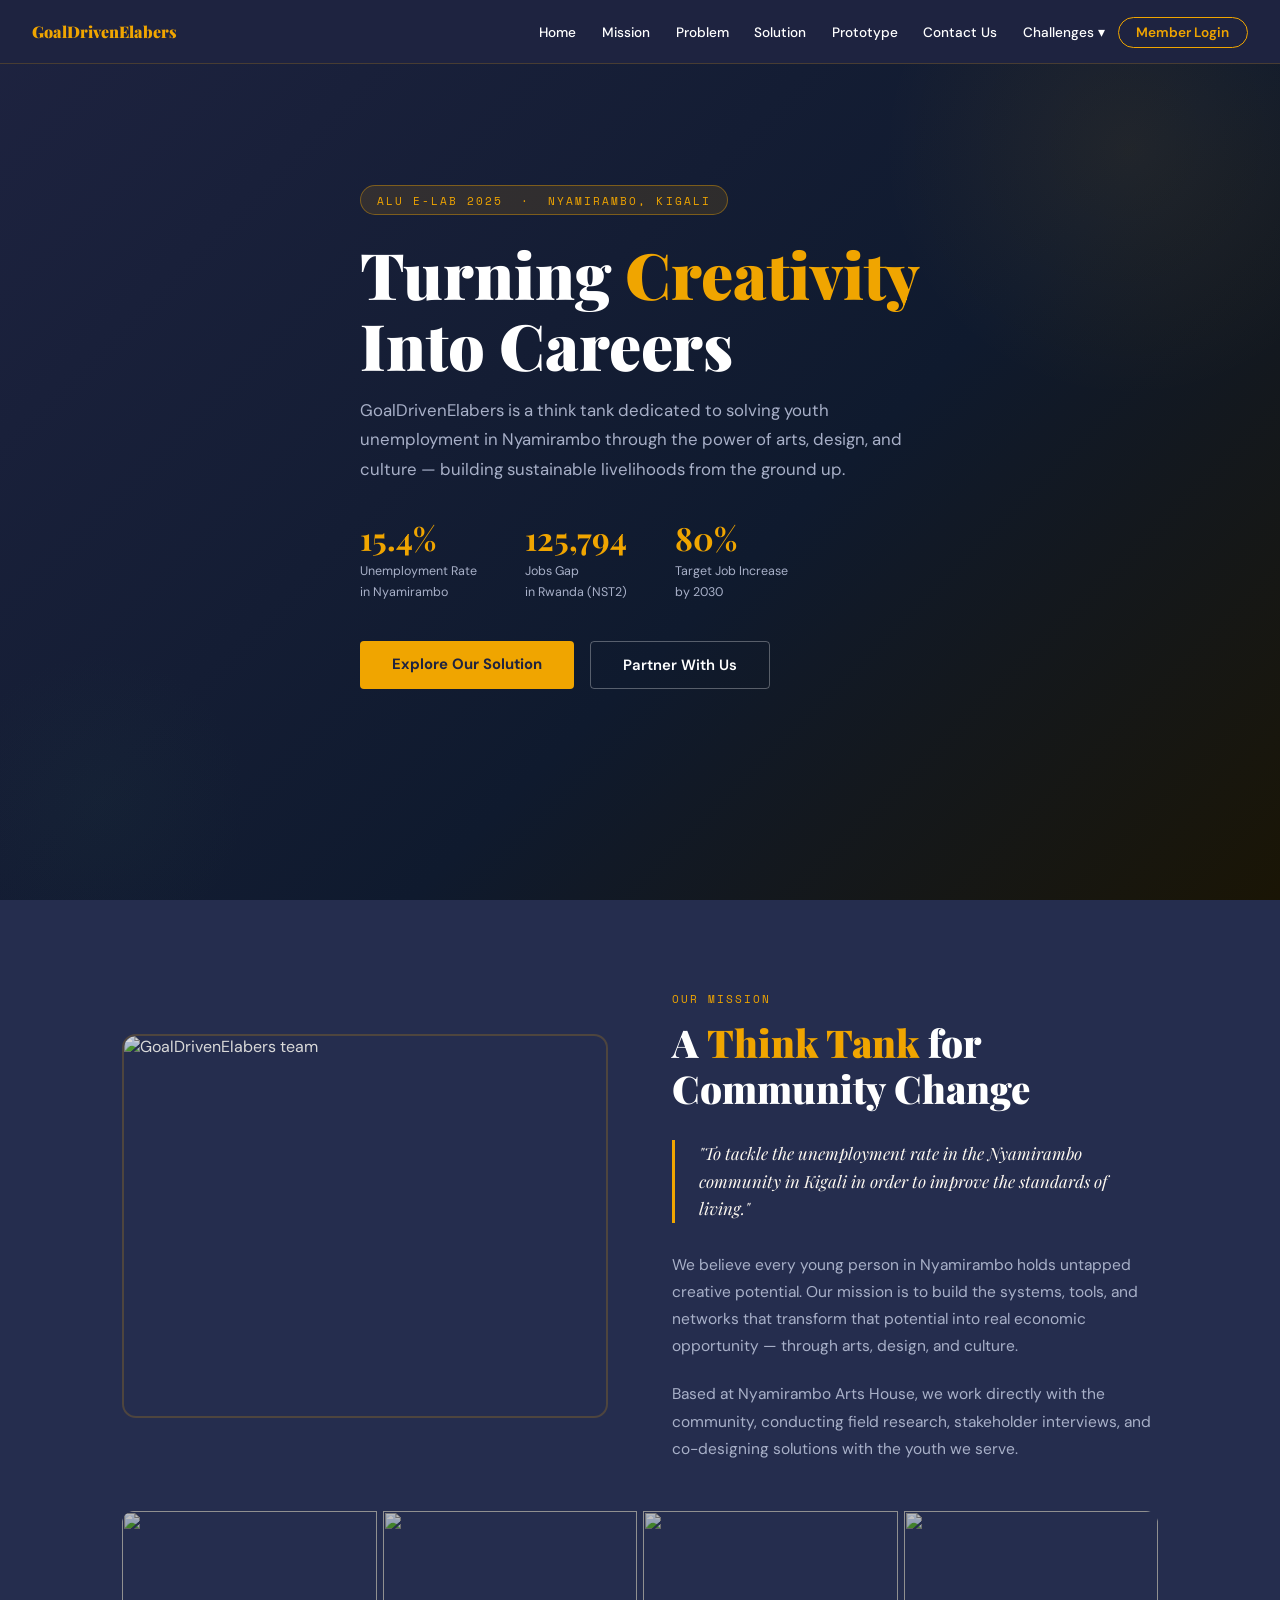
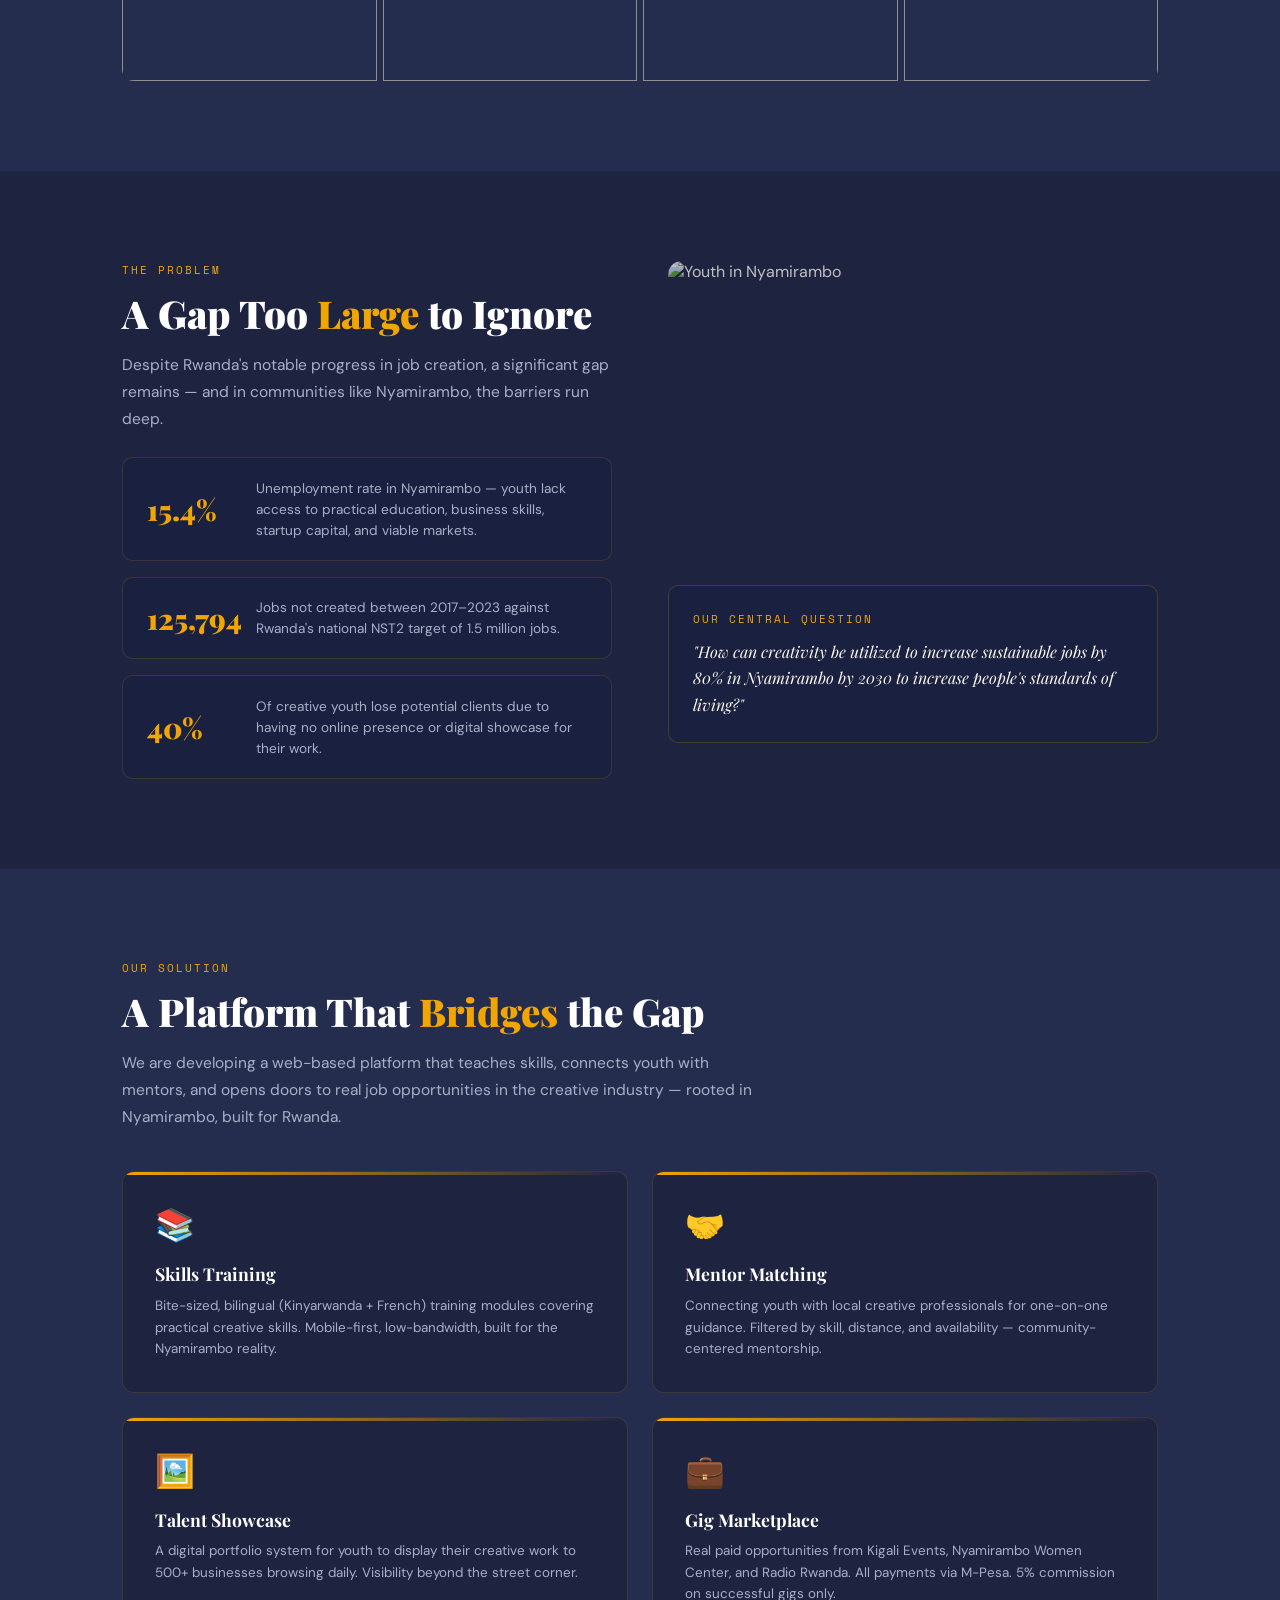
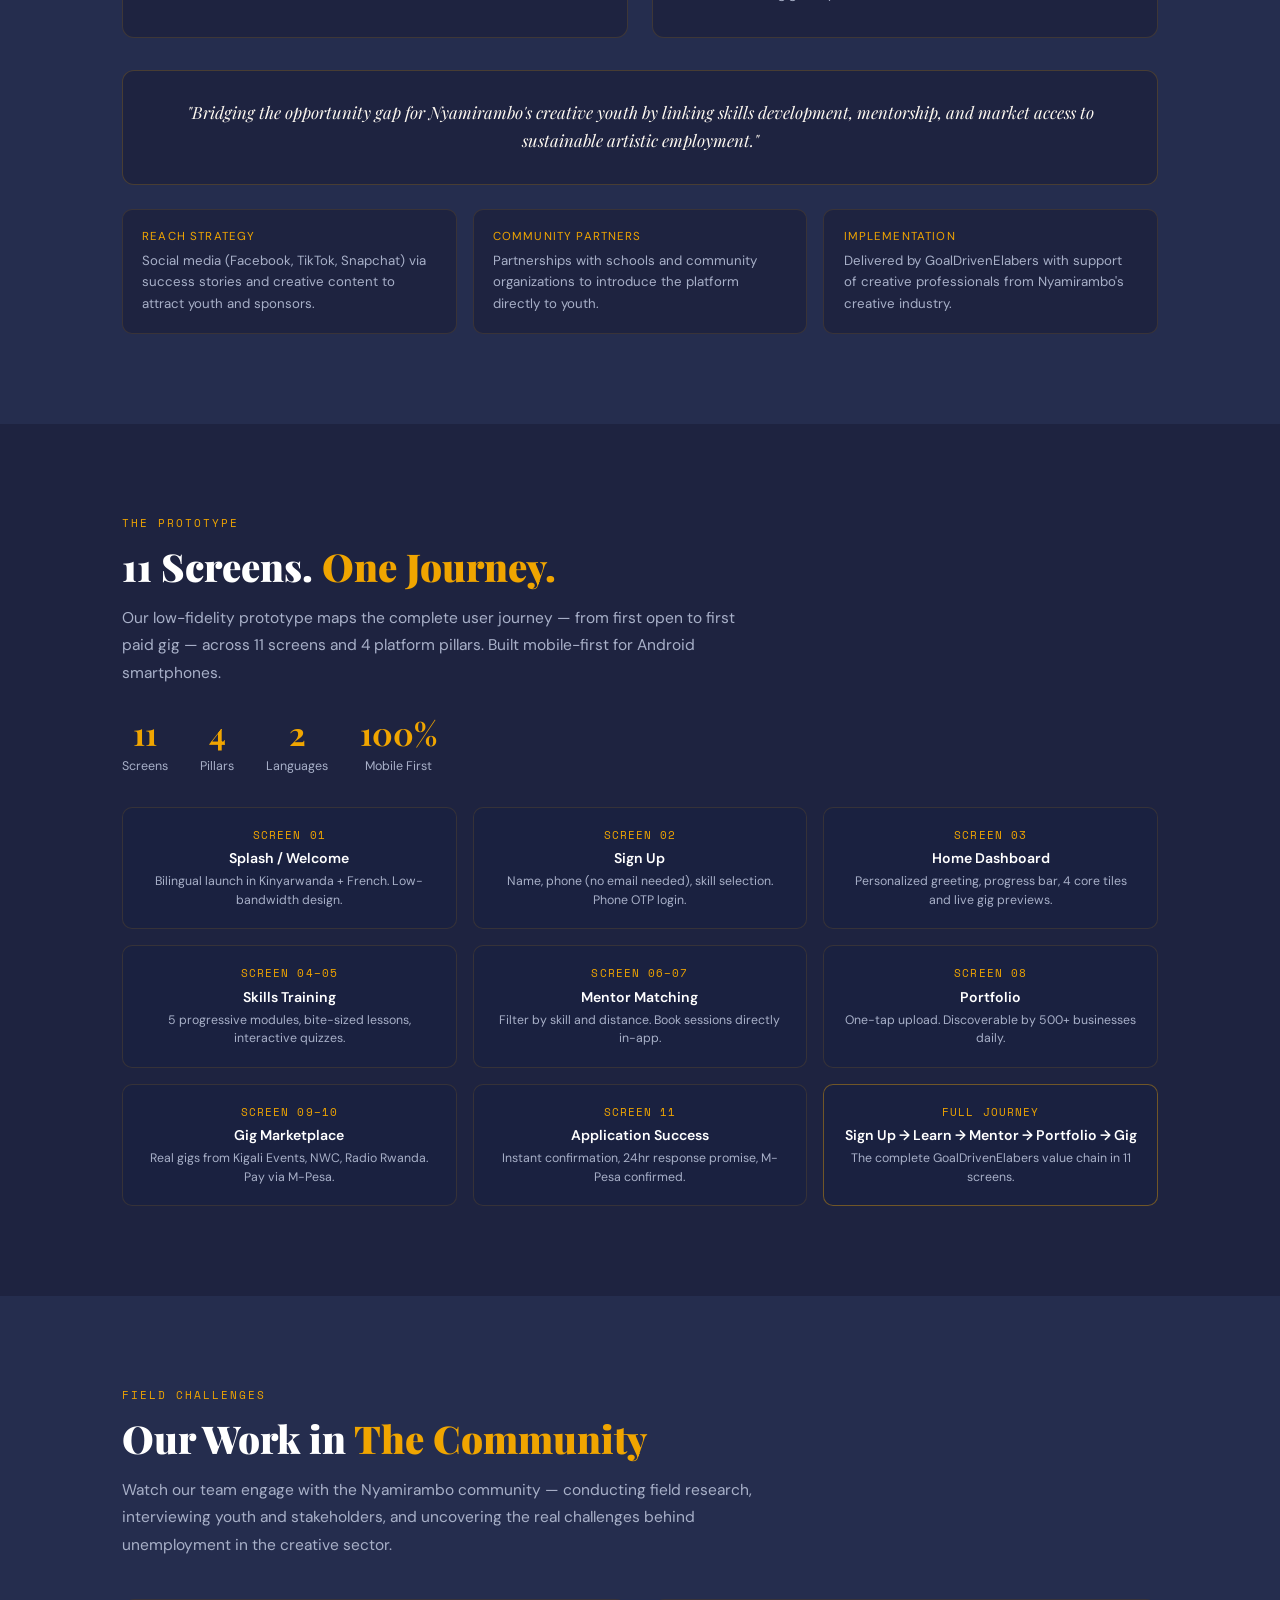
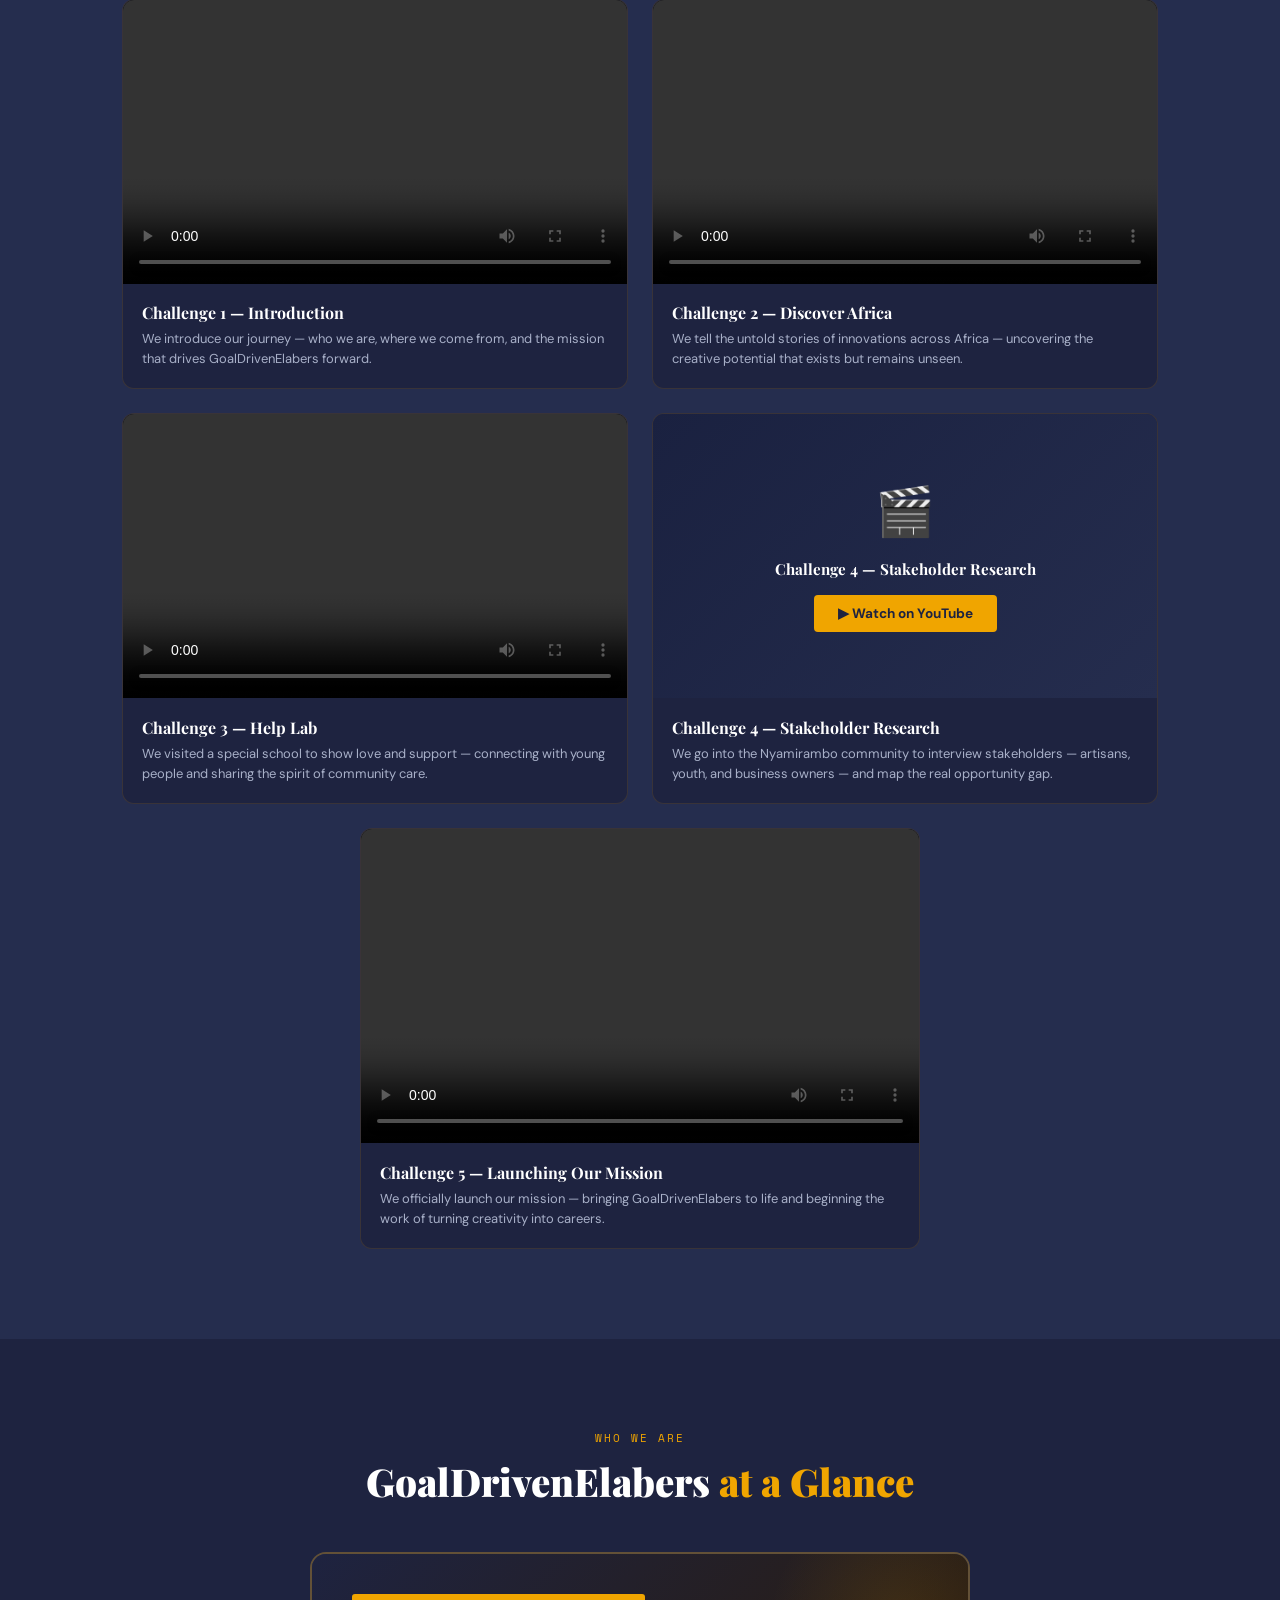
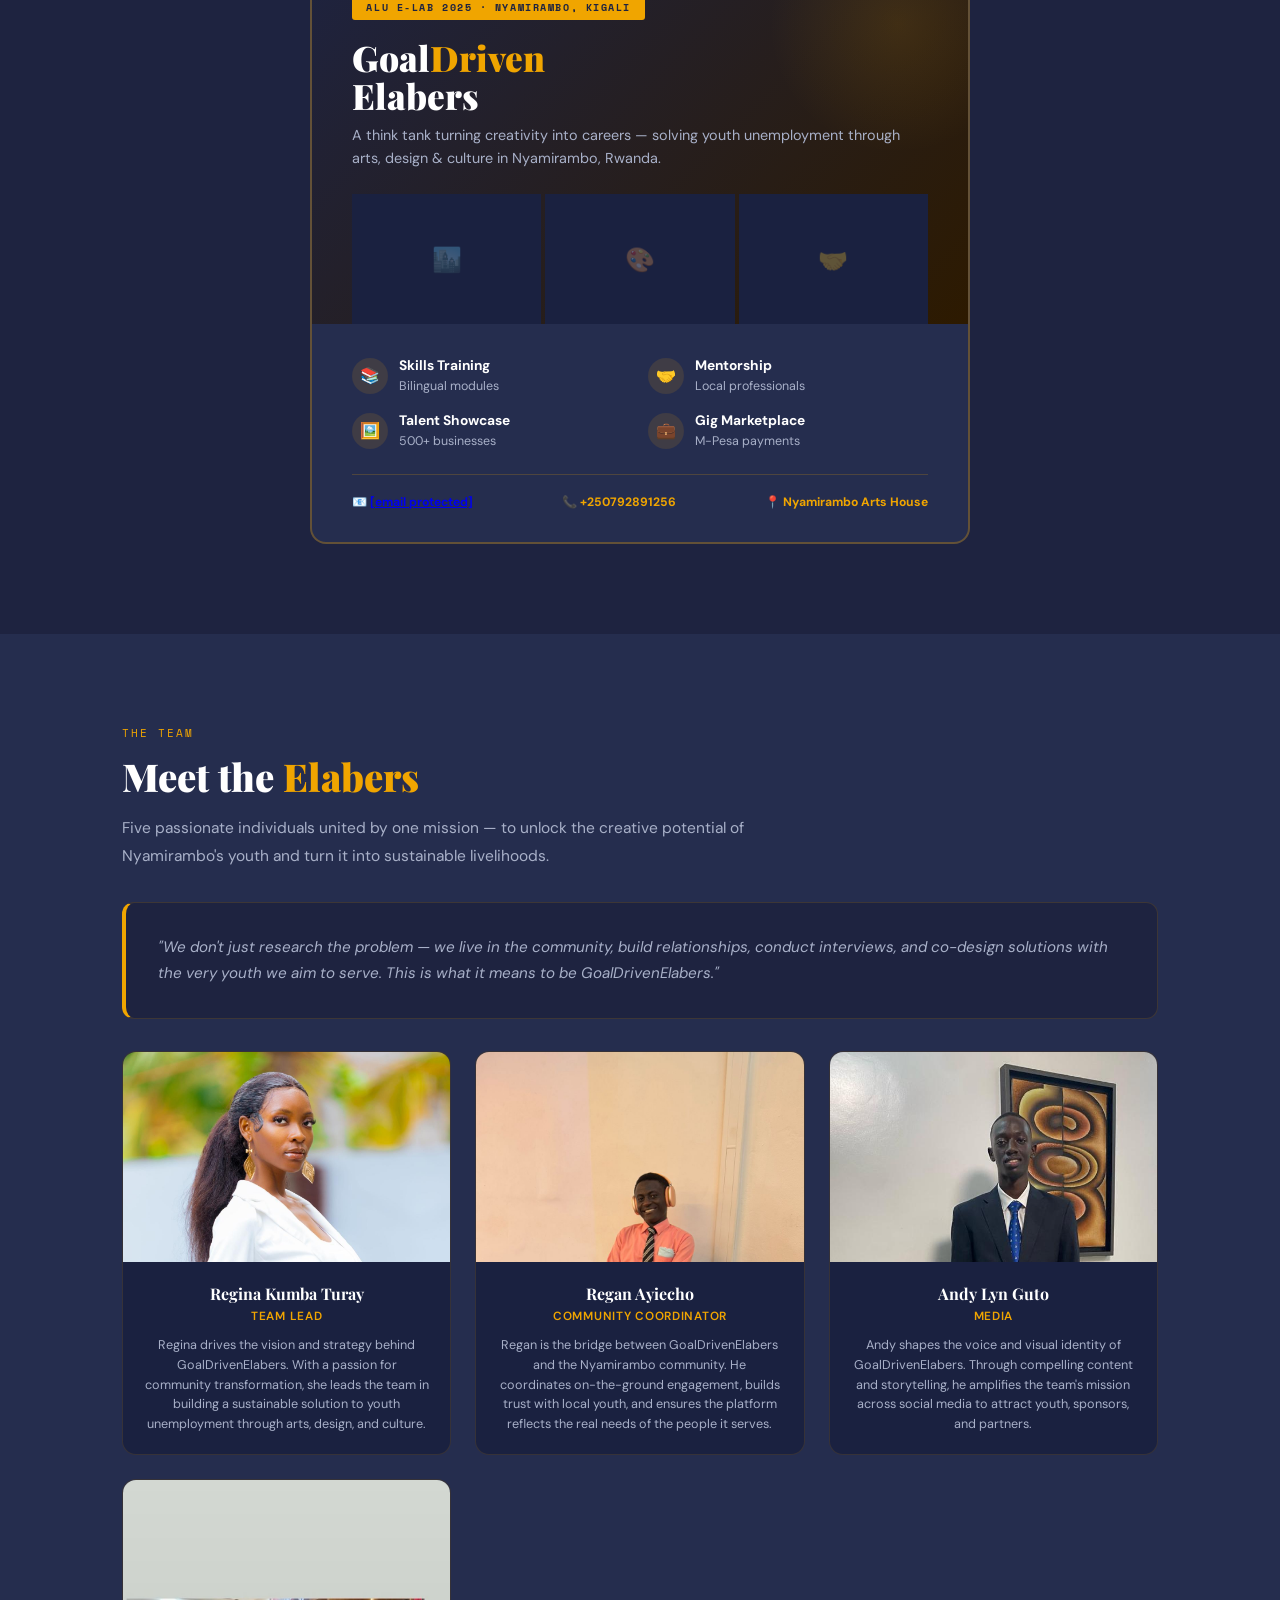
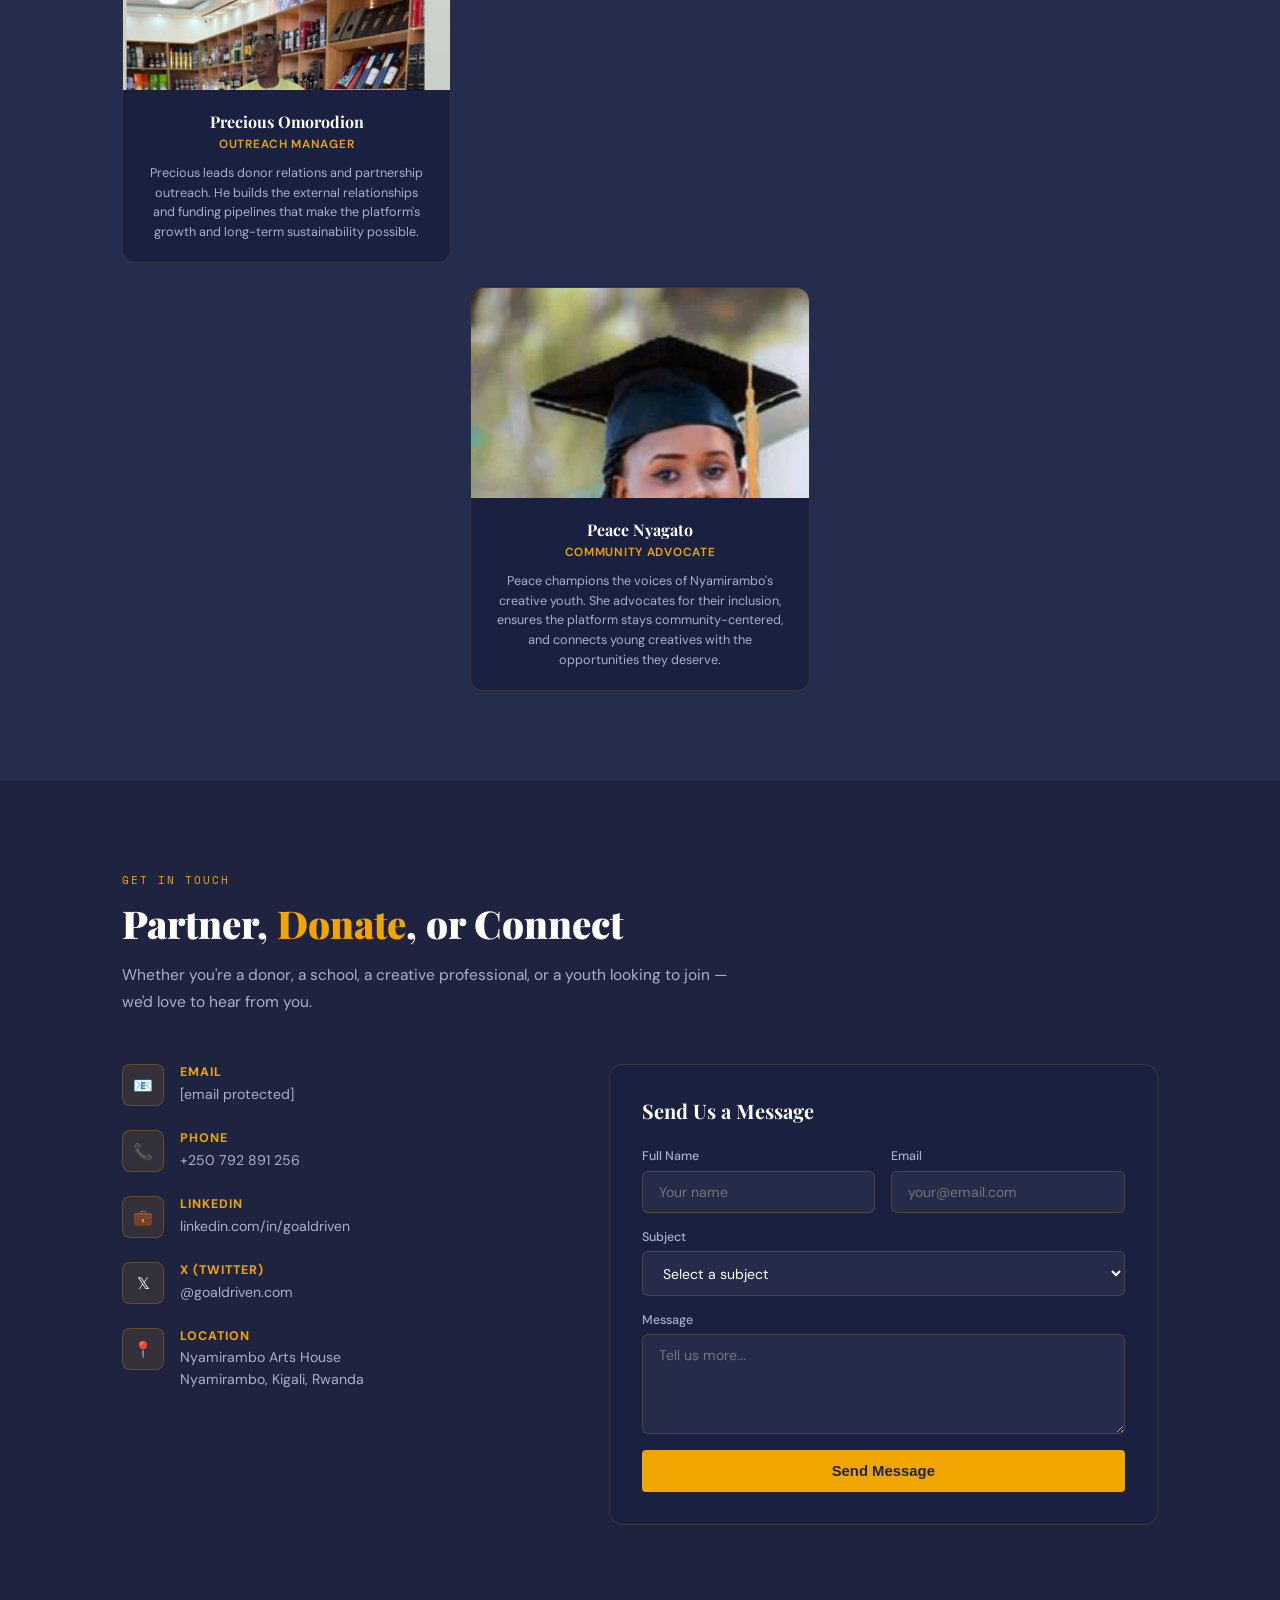
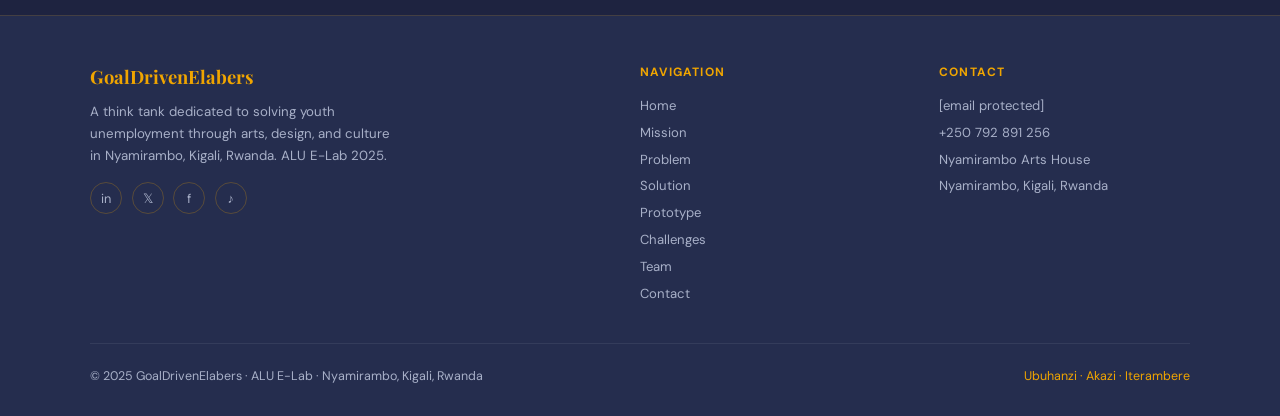
==== commit daa6400f: "Update index.html" ====
--- a/index.html
+++ b/index.html
@@ -1,468 +1,719 @@
+
 <!DOCTYPE html>
 <html lang="en">
 <head>
-  <meta charset="UTF-8" />
-  <meta name="viewport" content="width=device-width, initial-scale=1.0" />
-  <title>GoalDriven Elabers</title>
-  <meta name="description" content="Turning Nyamirambo's creative talent into sustainable livelihoods. CreativeLink is the platform for skills, mentorship, and market access." />
-  <link rel="stylesheet" href="css/style.css" />
-  <style>
-    .reveal { opacity: 0; transform: translateY(30px); transition: opacity 0.7s ease, transform 0.7s ease; }
-    .reveal.revealed { opacity: 1; transform: translateY(0); }
-    .reveal-delay-1 { transition-delay: 0.1s; }
-    .reveal-delay-2 { transition-delay: 0.2s; }
-    .reveal-delay-3 { transition-delay: 0.3s; }
-    .reveal-delay-4 { transition-delay: 0.4s; }
-
-    /* Overview section */
-    .overview { background: linear-gradient(180deg, var(--navy) 0%, rgba(27,79,138,0.08) 100%); }
-    .overview-grid {
-      display: grid;
-      grid-template-columns: 1fr 1fr;
-      gap: 80px;
-      align-items: center;
-    }
-    .overview-text .section-desc { margin-bottom: 32px; }
-    .overview-features { display: flex; flex-direction: column; gap: 16px; }
-    .overview-feature {
-      display: flex;
-      align-items: flex-start;
-      gap: 16px;
-      padding: 20px;
-      background: rgba(27,79,138,0.1);
-      border: 1px solid rgba(46,156,202,0.12);
-      border-radius: var(--radius);
-      transition: all var(--transition);
-    }
-    .overview-feature:hover { border-color: rgba(46,156,202,0.3); background: rgba(27,79,138,0.2); }
-    .overview-feature .num {
-      font-family: var(--font-display);
-      font-size: 1.8rem;
-      font-weight: 900;
-      color: rgba(46,156,202,0.3);
-      line-height: 1;
-      min-width: 40px;
-    }
-    .overview-feature h4 { font-size: 0.95rem; font-weight: 700; color: var(--navy); margin-bottom: 4px; }
-    .overview-feature p { font-size: 0.88rem; color: #2d5a3d; }
-
-    /* Poster gallery */
-    .poster-row {
-      display: grid;
-      grid-template-columns: repeat(4, 1fr);
-      gap: 20px;
-      margin-top: 48px;
-    }
-    .poster-item {
-      border-radius: var(--radius);
-      overflow: hidden;
-      border: 1px solid rgba(46,156,202,0.15);
-      transition: all var(--transition);
-      cursor: pointer;
-    }
-    .poster-item:hover {
-      transform: translateY(-6px);
-      border-color: rgba(46,156,202,0.4);
-      box-shadow: var(--shadow), var(--glow);
-    }
-    .poster-item img { width: 100%; display: block; aspect-ratio: 1; object-fit: cover; }
-    .poster-label {
-      padding: 10px 14px;
-      background: rgba(13,27,42,0.9);
-      font-size: 0.8rem;
-      font-weight: 600;
-      color: var(--sky);
-      letter-spacing: 0.04em;
-    }
-
-    /* Video challenges grid */
-    .challenges-grid {
-      display: grid;
-      grid-template-columns: repeat(3, 1fr);
-      gap: 28px;
-      margin-top: 48px;
-    }
-    .challenge-card {
-      background: rgba(255,255,255,0.03);
-      border: 1px solid rgba(46,156,202,0.18);
-      border-radius: 14px;
-      overflow: hidden;
-      transition: all var(--transition);
-    }
-    .challenge-card:first-child {
-      grid-column: span 2;
-    }
-    .challenge-card:hover {
-      border-color: rgba(46,156,202,0.45);
-      box-shadow: var(--shadow), var(--glow);
-      transform: translateY(-4px);
-    }
-    .challenge-card .video-wrap {
-      position: relative;
-      width: 100%;
-      padding-bottom: 56.25%;
-      height: 0;
-      overflow: hidden;
-      background: #0a1628;
-    }
-    .challenge-card .video-wrap iframe {
-      position: absolute;
-      top: 0; left: 0;
-      width: 100%; height: 100%;
-      border: none;
-    }
-    .challenge-info {
-      padding: 16px 20px 20px;
-    }
-    .challenge-badge {
-      display: inline-block;
-      background: rgba(46,156,202,0.15);
-      color: var(--sky);
-      font-size: 0.7rem;
-      font-weight: 700;
-      letter-spacing: 0.08em;
-      text-transform: uppercase;
-      padding: 4px 10px;
-      border-radius: 20px;
-      margin-bottom: 8px;
-    }
-    .challenge-info h4 {
-      font-size: 1rem;
-      font-weight: 700;
-      color: var(--light);
-      margin: 0 0 6px;
-    }
-    .challenge-info p {
-      font-size: 0.82rem;
-      color: #3d6b4a;
-      margin: 0;
-      line-height: 1.5;
-    }
-
-    @media (max-width: 1024px) {
-      .overview-grid { grid-template-columns: 1fr; gap: 48px; }
-      .poster-row { grid-template-columns: repeat(2, 1fr); }
-      .challenges-grid { grid-template-columns: 1fr 1fr; }
-      .challenge-card:first-child { grid-column: span 2; }
-    }
-    @media (max-width: 640px) {
-      .challenges-grid { grid-template-columns: 1fr; }
-      .challenge-card:first-child { grid-column: span 1; }
-    }
-    @media (max-width: 768px) {
-      .poster-row { grid-template-columns: 1fr 1fr; }
-    }
-  </style>
+<meta charset="UTF-8"/>
+<meta name="viewport" content="width=device-width, initial-scale=1.0"/>
+<title>GoalDrivenElabers | Nyamirambo, Kigali</title>
+<link href="https://fonts.googleapis.com/css2?family=Playfair+Display:wght@700;900&family=DM+Sans:wght@300;400;500;600&family=Space+Mono:wght@400;700&display=swap" rel="stylesheet"/>
+<style>
+:root{--navy:#1e2340;--navy-light:#252d4e;--gold:#f0a500;--gold-light:#f7c34a;--white:#ffffff;--cream:#fdf8f0;--text-light:#a8b0c8;--card-bg:#1a2140;}
+*{margin:0;padding:0;box-sizing:border-box;}
+html{scroll-behavior:smooth;}
+body{font-family:'DM Sans',sans-serif;background:#1e2340;color:#ffffff;overflow-x:hidden;}
+
+/* NAV */
+nav{position:fixed;top:0;width:100%;z-index:1000;background:#1e2340;border-bottom:1px solid rgba(240,165,0,0.2);padding:0 2rem;display:flex;align-items:center;justify-content:space-between;height:64px;}
+.nav-logo{font-family:'Playfair Display',serif;font-size:1rem;font-weight:900;color:#f0a500;text-decoration:none;}
+.nav-links{display:flex;align-items:center;gap:0;list-style:none;}
+.nav-links a{color:#ffffff;text-decoration:none;font-size:0.85rem;font-weight:500;padding:0.4rem 0.8rem;transition:color 0.2s;}
+.nav-links a:hover{color:#f0a500;}
+.dropdown{position:relative;}
+.dropdown>a::after{content:" ▾";}
+.dropdown-menu{display:none;position:absolute;top:110%;left:0;background:#252d4e;border:1px solid rgba(240,165,0,0.2);border-radius:8px;min-width:180px;padding:0.4rem 0;z-index:200;}
+.dropdown:hover .dropdown-menu{display:block;}
+.dropdown-menu a{display:block;padding:0.5rem 1rem;color:#ffffff;font-size:0.83rem;text-decoration:none;}
+.dropdown-menu a:hover{color:#f0a500;}
+.btn-login{border:1.5px solid #f0a500!important;color:#f0a500!important;border-radius:20px!important;padding:0.35rem 1.1rem!important;font-weight:600!important;cursor:pointer;background:transparent!important;}
+.btn-login:hover{background:rgba(240,165,0,0.1)!important;}
+
+/* HERO */
+#home{min-height:100vh;display:flex;align-items:center;padding-top:64px;background:linear-gradient(135deg,#1e2340 0%,#0f1a2e 60%,#1a1505 100%);position:relative;overflow:hidden;}
+#home::before{content:'';position:absolute;top:-100px;right:-100px;width:500px;height:500px;border-radius:50%;background:radial-gradient(circle,rgba(240,165,0,0.08) 0%,transparent 70%);pointer-events:none;}
+#home::after{content:'';position:absolute;bottom:-50px;left:-50px;width:300px;height:300px;border-radius:50%;background:radial-gradient(circle,rgba(45,106,79,0.06) 0%,transparent 70%);pointer-events:none;}
+.hero-content{position:relative;z-index:2;max-width:1100px;margin:0 auto;padding:0 2rem;}
+.hero-tag{display:inline-block;background:rgba(240,165,0,0.12);border:1px solid rgba(240,165,0,0.4);color:#f0a500;font-family:'Space Mono',monospace;font-size:0.7rem;letter-spacing:0.18em;padding:0.35rem 1rem;border-radius:20px;margin-bottom:1.5rem;}
+.hero-title{font-family:'Playfair Display',serif;font-size:clamp(2.4rem,5vw,4.5rem);font-weight:900;line-height:1.1;margin-bottom:1rem;color:#ffffff;}
+.hero-title span{color:#f0a500;}
+.hero-subtitle{font-size:1.05rem;color:#a8b0c8;max-width:560px;line-height:1.75;margin-bottom:2rem;}
+.hero-stats{display:flex;gap:3rem;margin-bottom:2.5rem;flex-wrap:wrap;}
+.hero-stat strong{display:block;font-family:'Playfair Display',serif;font-size:2rem;color:#f0a500;}
+.hero-stat span{font-size:0.78rem;color:#a8b0c8;}
+.hero-ctas{display:flex;gap:1rem;flex-wrap:wrap;}
+.btn-primary{background:#f0a500;color:#1e2340;padding:0.8rem 2rem;border-radius:4px;font-weight:700;font-size:0.93rem;text-decoration:none;border:none;cursor:pointer;display:inline-block;transition:background 0.2s,transform 0.2s;}
+.btn-primary:hover{background:#f7c34a;transform:translateY(-2px);}
+.btn-outline{background:transparent;color:#ffffff;padding:0.8rem 2rem;border-radius:4px;font-weight:600;font-size:0.93rem;border:1.5px solid rgba(255,255,255,0.3);text-decoration:none;cursor:pointer;display:inline-block;transition:all 0.2s;}
+.btn-outline:hover{border-color:#f0a500;color:#f0a500;transform:translateY(-2px);}
+
+/* SECTIONS */
+section{padding:90px 0;}
+.container{max-width:1100px;margin:0 auto;padding:0 2rem;}
+.section-tag{font-family:'Space Mono',monospace;font-size:0.7rem;letter-spacing:0.18em;color:#f0a500;text-transform:uppercase;margin-bottom:0.75rem;}
+.section-title{font-family:'Playfair Display',serif;font-size:clamp(1.7rem,3vw,2.5rem);font-weight:900;line-height:1.2;margin-bottom:1rem;color:#ffffff;}
+.section-title span{color:#f0a500;}
+.section-desc{color:#a8b0c8;font-size:0.97rem;line-height:1.75;max-width:640px;}
+
+/* MISSION */
+#mission{background:#252d4e;}
+.mission-grid{display:grid;grid-template-columns:1fr 1fr;gap:4rem;align-items:center;}
+.mission-img{border-radius:14px;overflow:hidden;border:2px solid rgba(240,165,0,0.2);}
+.mission-img img{width:100%;height:380px;object-fit:cover;display:block;filter:brightness(0.85);}
+.mission-quote{border-left:3px solid #f0a500;padding-left:1.5rem;margin:1.8rem 0;font-family:'Playfair Display',serif;font-size:1.05rem;font-style:italic;color:#fdf8f0;line-height:1.65;}
+
+/* PROBLEM */
+#problem{background:#1e2340;}
+.problem-layout{display:grid;grid-template-columns:1fr 1fr;gap:3.5rem;align-items:start;}
+.stat-cards{display:flex;flex-direction:column;gap:1rem;margin-top:1.5rem;}
+.stat-card{background:#1a2140;border:1px solid rgba(240,165,0,0.15);border-radius:10px;padding:1.2rem 1.5rem;display:flex;align-items:center;gap:1.2rem;}
+.stat-num{font-family:'Playfair Display',serif;font-size:1.8rem;font-weight:900;color:#f0a500;min-width:90px;}
+.stat-card p{font-size:0.85rem;color:#a8b0c8;line-height:1.55;}
+.question-box{margin-top:1.5rem;padding:1.5rem;background:#1a2140;border:1px solid rgba(240,165,0,0.2);border-radius:10px;}
+.question-box p{font-family:'Playfair Display',serif;font-size:1rem;font-style:italic;color:#fdf8f0;line-height:1.65;}
+
+/* SOLUTION */
+#solution{background:#252d4e;}
+.pillars{display:grid;grid-template-columns:repeat(2,1fr);gap:1.5rem;margin-top:2.5rem;}
+.pillar{background:#1e2340;border:1px solid rgba(240,165,0,0.15);border-radius:12px;padding:2rem;transition:border-color 0.2s,transform 0.2s;position:relative;overflow:hidden;}
+.pillar::before{content:'';position:absolute;top:0;left:0;right:0;height:3px;background:linear-gradient(90deg,#f0a500,transparent);}
+.pillar:hover{border-color:#f0a500;transform:translateY(-4px);}
+.pillar-icon{font-size:2rem;margin-bottom:1rem;}
+.pillar h3{font-family:'Playfair Display',serif;font-size:1.1rem;margin-bottom:0.6rem;color:#ffffff;}
+.pillar p{font-size:0.84rem;color:#a8b0c8;line-height:1.6;}
+.solution-cta-box{margin-top:2rem;padding:1.8rem 2rem;background:#1e2340;border:1px solid rgba(240,165,0,0.2);border-radius:12px;text-align:center;}
+.solution-cta-box p{font-family:'Playfair Display',serif;font-size:1.05rem;font-style:italic;color:#fdf8f0;line-height:1.65;}
+.reach-grid{display:flex;gap:1rem;flex-wrap:wrap;margin-top:1.5rem;}
+.reach-card{flex:1;min-width:180px;background:#1e2340;border:1px solid rgba(240,165,0,0.13);border-radius:10px;padding:1.2rem;}
+.reach-card-label{font-size:0.72rem;color:#f0a500;text-transform:uppercase;letter-spacing:0.1em;margin-bottom:0.4rem;}
+.reach-card p{font-size:0.83rem;color:#a8b0c8;line-height:1.6;}
+
+/* PROTOTYPE */
+#prototype{background:#1e2340;}
+.proto-stats{display:flex;gap:2rem;margin:1.5rem 0 2rem;flex-wrap:wrap;}
+.proto-stat{text-align:center;}
+.proto-stat strong{display:block;font-family:'Playfair Display',serif;font-size:2rem;color:#f0a500;}
+.proto-stat span{font-size:0.78rem;color:#a8b0c8;}
+.screens-grid{display:grid;grid-template-columns:repeat(3,1fr);gap:1rem;margin-top:2rem;}
+.screen-card{background:#1a2140;border:1px solid rgba(240,165,0,0.13);border-radius:10px;padding:1.2rem;text-align:center;transition:all 0.2s;}
+.screen-card:hover{border-color:#f0a500;transform:translateY(-3px);}
+.screen-num{font-family:'Space Mono',monospace;font-size:0.68rem;color:#f0a500;margin-bottom:0.4rem;letter-spacing:0.1em;}
+.screen-card h4{font-size:0.88rem;font-weight:600;margin-bottom:0.3rem;color:#ffffff;}
+.screen-card p{font-size:0.77rem;color:#a8b0c8;line-height:1.5;}
+
+/* CHALLENGES */
+#challenges{background:#252d4e;}
+.challenges-grid{display:grid;grid-template-columns:repeat(2,1fr);gap:1.5rem;margin-top:2.5rem;}
+.challenge-card{background:#1e2340;border:1px solid rgba(240,165,0,0.13);border-radius:12px;overflow:hidden;transition:all 0.2s;}
+.challenge-card:hover{transform:translateY(-4px);border-color:#f0a500;}
+.challenge-video{width:100%;aspect-ratio:16/9;background:#000;}
+.challenge-video iframe{width:100%;height:100%;display:block;border:none;}
+.challenge-info{padding:1.2rem;}
+.challenge-info h3{font-family:'Playfair Display',serif;font-size:1rem;margin-bottom:0.35rem;color:#ffffff;}
+.challenge-info p{font-size:0.81rem;color:#a8b0c8;line-height:1.55;}
+
+/* POSTER */
+#poster{background:#1e2340;}
+.poster-wrap{display:flex;justify-content:center;}
+.poster-frame{max-width:660px;width:100%;background:#252d4e;border:2px solid rgba(240,165,0,0.3);border-radius:16px;overflow:hidden;}
+.poster-top{background:linear-gradient(135deg,#1e2340 0%,#2d1a00 100%);padding:2.5rem 2.5rem 0;position:relative;overflow:hidden;}
+.poster-top::before{content:'';position:absolute;top:-60px;right:-60px;width:260px;height:260px;border-radius:50%;background:radial-gradient(circle,rgba(240,165,0,0.12) 0%,transparent 70%);}
+.poster-badge{display:inline-block;background:#f0a500;color:#1e2340;font-family:'Space Mono',monospace;font-size:0.65rem;letter-spacing:0.15em;padding:0.3rem 0.9rem;border-radius:3px;margin-bottom:1.2rem;font-weight:700;}
+.poster-main-title{font-family:'Playfair Display',serif;font-size:2.2rem;font-weight:900;line-height:1.1;margin-bottom:0.5rem;color:#ffffff;}
+.poster-main-title span{color:#f0a500;}
+.poster-tagline{font-size:0.9rem;color:#a8b0c8;line-height:1.6;margin-bottom:1.5rem;}
+.poster-img-row{display:grid;grid-template-columns:repeat(3,1fr);gap:4px;height:130px;margin-top:1.5rem;}
+.poster-img-row div{background:#1a2140;display:flex;align-items:center;justify-content:center;font-size:1.5rem;color:rgba(240,165,0,0.3);}
+.poster-bottom{padding:2rem 2.5rem;}
+.poster-pillars{display:grid;grid-template-columns:repeat(2,1fr);gap:1rem;margin-bottom:1.5rem;}
+.poster-pillar{display:flex;align-items:center;gap:0.7rem;}
+.poster-pillar-icon{width:36px;height:36px;background:rgba(240,165,0,0.12);border-radius:50%;display:flex;align-items:center;justify-content:center;font-size:1rem;flex-shrink:0;}
+.poster-pillar strong{display:block;font-size:0.86rem;color:#ffffff;}
+.poster-pillar span{font-size:0.78rem;color:#a8b0c8;}
+.poster-footer{border-top:1px solid rgba(240,165,0,0.2);padding-top:1.2rem;display:flex;justify-content:space-between;flex-wrap:wrap;gap:0.5rem;}
+.poster-footer span{font-size:0.76rem;color:#a8b0c8;}
+.poster-footer strong{color:#f0a500;}
+
+/* TEAM */
+#team{background:#252d4e;}
+.team-intro-box{background:#1e2340;border:1px solid rgba(240,165,0,0.15);border-radius:12px;padding:2rem;margin:2rem 0;border-left:4px solid #f0a500;}
+.team-intro-box p{font-size:0.95rem;color:#a8b0c8;line-height:1.7;font-style:italic;}
+.team-grid{display:grid;grid-template-columns:repeat(3,1fr);gap:1.5rem;}
+.team-card{background:#1a2140;border:1px solid rgba(240,165,0,0.13);border-radius:14px;overflow:hidden;transition:all 0.2s;text-align:center;}
+.team-card:hover{transform:translateY(-6px);border-color:#f0a500;}
+.team-photo{width:100%;height:210px;object-fit:cover;object-position:top;display:block;}
+.team-info{padding:1.3rem;}
+.team-info h3{font-family:'Playfair Display',serif;font-size:1rem;margin-bottom:0.25rem;color:#ffffff;}
+.team-role{font-size:0.74rem;color:#f0a500;font-weight:600;letter-spacing:0.06em;text-transform:uppercase;margin-bottom:0.7rem;}
+.team-info p{font-size:0.79rem;color:#a8b0c8;line-height:1.55;}
+
+/* CONTACT */
+#contact{background:#1e2340;}
+.contact-grid{display:grid;grid-template-columns:1fr 1.3fr;gap:4rem;align-items:start;margin-top:3rem;}
+.contact-items{display:flex;flex-direction:column;gap:1.5rem;}
+.contact-item{display:flex;align-items:flex-start;gap:1rem;}
+.contact-icon{width:42px;height:42px;background:rgba(240,165,0,0.1);border:1px solid rgba(240,165,0,0.25);border-radius:8px;display:flex;align-items:center;justify-content:center;font-size:1rem;flex-shrink:0;}
+.contact-item h4{font-size:0.78rem;color:#f0a500;text-transform:uppercase;letter-spacing:0.08em;margin-bottom:0.2rem;}
+.contact-item a,.contact-item p{font-size:0.88rem;color:#a8b0c8;text-decoration:none;line-height:1.5;}
+.contact-item a:hover{color:#f0a500;}
+.msg-form{background:#1a2140;border:1px solid rgba(240,165,0,0.15);border-radius:14px;padding:2rem;}
+.msg-form h3{font-family:'Playfair Display',serif;font-size:1.25rem;margin-bottom:1.5rem;color:#ffffff;}
+.form-row{display:grid;grid-template-columns:1fr 1fr;gap:1rem;}
+.form-group{display:flex;flex-direction:column;gap:0.4rem;margin-bottom:1rem;}
+.form-group label{font-size:0.78rem;color:#a8b0c8;font-weight:500;}
+.form-group input,.form-group textarea,.form-group select{background:rgba(255,255,255,0.05);border:1px solid rgba(240,165,0,0.2);border-radius:6px;padding:0.7rem 1rem;color:#ffffff;font-family:'DM Sans',sans-serif;font-size:0.88rem;outline:none;transition:border-color 0.2s;}
+.form-group input:focus,.form-group textarea:focus,.form-group select:focus{border-color:#f0a500;}
+.form-group select option{background:#1e2340;color:#ffffff;}
+.form-group textarea{resize:vertical;min-height:100px;}
+.form-success{display:none;background:rgba(45,106,79,0.2);border:1px solid rgba(45,106,79,0.4);border-radius:8px;padding:1rem;text-align:center;color:#7ed4a5;font-size:0.88rem;margin-top:1rem;}
+
+/* MODAL */
+.modal-overlay{display:none;position:fixed;inset:0;background:rgba(0,0,0,0.8);z-index:2000;justify-content:center;align-items:center;}
+.modal-overlay.active{display:flex;}
+.modal{background:#252d4e;border:1px solid rgba(240,165,0,0.25);border-radius:16px;width:90%;max-width:420px;padding:2.5rem;position:relative;}
+.modal-close{position:absolute;top:1rem;right:1rem;background:none;border:none;color:#a8b0c8;font-size:1.2rem;cursor:pointer;}
+.modal-close:hover{color:#ffffff;}
+.modal h2{font-family:'Playfair Display',serif;font-size:1.4rem;margin-bottom:0.25rem;color:#ffffff;}
+.modal .sub{font-size:0.83rem;color:#a8b0c8;margin-bottom:1.5rem;}
+.modal-tabs{display:flex;margin-bottom:1.5rem;border:1px solid rgba(240,165,0,0.2);border-radius:8px;overflow:hidden;}
+.modal-tab{flex:1;padding:0.55rem;text-align:center;font-size:0.84rem;font-weight:600;cursor:pointer;background:transparent;border:none;color:#a8b0c8;transition:all 0.2s;}
+.modal-tab.active{background:#f0a500;color:#1e2340;}
+.tab-panel{display:none;}
+.tab-panel.active{display:block;}
+.forgot{font-size:0.78rem;color:#f0a500;text-decoration:none;display:block;text-align:right;margin:-0.5rem 0 1rem;}
+.login-err,.reg-msg{display:none;font-size:0.82rem;margin-top:0.75rem;text-align:center;padding:0.5rem;border-radius:6px;}
+.login-err{color:#ff6b6b;background:rgba(255,107,107,0.1);}
+.reg-msg{color:#7ed4a5;background:rgba(126,212,165,0.1);}
+
+/* ADMIN */
+#admin-dash{display:none;min-height:100vh;background:#1e2340;padding-top:64px;}
+.admin-header{background:#252d4e;border-bottom:1px solid rgba(240,165,0,0.2);padding:1.5rem 2rem;display:flex;justify-content:space-between;align-items:center;}
+.admin-header h1{font-family:'Playfair Display',serif;font-size:1.4rem;color:#ffffff;}
+.admin-header .admin-meta{font-size:0.82rem;color:#f0a500;}
+.admin-body{max-width:1100px;margin:2rem auto;padding:0 2rem;}
+.admin-stats{display:grid;grid-template-columns:repeat(4,1fr);gap:1rem;margin-bottom:2rem;}
+.a-stat{background:#1a2140;border:1px solid rgba(240,165,0,0.15);border-radius:10px;padding:1.3rem;}
+.a-stat strong{display:block;font-family:'Playfair Display',serif;font-size:1.8rem;color:#f0a500;}
+.a-stat span{font-size:0.78rem;color:#a8b0c8;}
+.admin-section{background:#1a2140;border:1px solid rgba(240,165,0,0.13);border-radius:12px;padding:1.5rem;margin-bottom:1.5rem;}
+.admin-section h3{font-family:'Playfair Display',serif;font-size:1.05rem;color:#f0a500;margin-bottom:1rem;}
+.msg-item{border-bottom:1px solid rgba(255,255,255,0.06);padding:1rem 0;}
+.msg-item:last-child{border-bottom:none;}
+.msg-meta{font-size:0.73rem;color:#f0a500;margin-bottom:0.25rem;}
+.msg-item h4{font-size:0.88rem;color:#ffffff;margin-bottom:0.2rem;}
+.msg-item p{font-size:0.81rem;color:#a8b0c8;}
+.members-table{width:100%;border-collapse:collapse;}
+.members-table th{text-align:left;font-size:0.75rem;color:#f0a500;text-transform:uppercase;letter-spacing:0.08em;padding:0.5rem 0.8rem;border-bottom:1px solid rgba(240,165,0,0.2);}
+.members-table td{padding:0.75rem 0.8rem;font-size:0.84rem;color:#a8b0c8;border-bottom:1px solid rgba(255,255,255,0.04);}
+.badge{display:inline-block;padding:0.18rem 0.6rem;border-radius:20px;font-size:0.7rem;font-weight:600;}
+.badge-active{background:rgba(45,106,79,0.25);color:#7ed4a5;}
+.badge-pending{background:rgba(240,165,0,0.15);color:#f0a500;}
+.admin-logout{background:rgba(193,18,31,0.15);border:1px solid rgba(193,18,31,0.3);color:#ff6b6b;padding:0.45rem 1.1rem;border-radius:6px;cursor:pointer;font-size:0.83rem;font-weight:600;}
+
+/* FOOTER */
+footer{background:#252d4e;border-top:1px solid rgba(240,165,0,0.15);padding:3rem 2rem 2rem;}
+.footer-inner{max-width:1100px;margin:0 auto;}
+.footer-top{display:grid;grid-template-columns:2fr 1fr 1fr;gap:3rem;margin-bottom:2rem;}
+.footer-brand h3{font-family:'Playfair Display',serif;font-size:1.15rem;color:#f0a500;margin-bottom:0.75rem;}
+.footer-brand p{font-size:0.83rem;color:#a8b0c8;line-height:1.65;max-width:300px;}
+.footer-col h4{font-size:0.75rem;text-transform:uppercase;letter-spacing:0.1em;color:#f0a500;margin-bottom:1rem;}
+.footer-col a,.footer-col p{display:block;font-size:0.82rem;color:#a8b0c8;text-decoration:none;margin-bottom:0.45rem;line-height:1.5;}
+.footer-col a:hover{color:#f0a500;}
+.footer-bottom{border-top:1px solid rgba(255,255,255,0.07);padding-top:1.5rem;display:flex;justify-content:space-between;align-items:center;flex-wrap:wrap;gap:0.5rem;}
+.footer-bottom p{font-size:0.78rem;color:#a8b0c8;}
+.social-links{display:flex;gap:0.6rem;}
+.social-link{width:32px;height:32px;border:1px solid rgba(240,165,0,0.25);border-radius:50%;display:flex;align-items:center;justify-content:center;font-size:0.8rem;color:#a8b0c8;text-decoration:none;transition:all 0.2s;}
+.social-link:hover{border-color:#f0a500;color:#f0a500;}
+
+
+.yt-player{position:relative;cursor:pointer;background:#000;}
+.yt-player img{transition:filter 0.2s;}
+.yt-player:hover img{filter:brightness(0.75);}
+.yt-play-btn{
+  position:absolute;top:50%;left:50%;transform:translate(-50%,-50%);
+  width:64px;height:64px;
+  background:rgba(240,165,0,0.92);
+  border-radius:50%;
+  display:flex;align-items:center;justify-content:center;
+  font-size:1.6rem;color:#1e2340;
+  pointer-events:none;
+  transition:background 0.2s,transform 0.2s;
+  box-shadow:0 4px 20px rgba(0,0,0,0.4);
+}
+.yt-player:hover .yt-play-btn{background:#f7c34a;transform:translate(-50%,-50%) scale(1.1);}
+.yt-player iframe{width:100%;height:100%;display:block;border:none;}
+
+/* RESPONSIVE */
+@media(max-width:900px){
+  .mission-grid,.problem-layout,.contact-grid,.footer-top{grid-template-columns:1fr;}
+  .pillars,.challenges-grid,.team-grid{grid-template-columns:1fr 1fr;}
+  .admin-stats{grid-template-columns:repeat(2,1fr);}
+}
+@media(max-width:560px){
+  .pillars,.challenges-grid,.screens-grid,.team-grid{grid-template-columns:1fr;}
+  .form-row{grid-template-columns:1fr;}
+  .nav-links li:not(:last-child){display:none;}
+}
+</style>
 </head>
 <body>
 
-<!-- ── NAVBAR ── -->
-<nav id="navbar">
-  <a class="nav-logo" href="index.html">
-    <img src="assets/logo_horizontal.png" alt="GoalDriven Elabers" />
-  </a>
+<!-- NAVBAR -->
+<nav>
+  <a href="#home" class="nav-logo">GoalDrivenElabers</a>
   <ul class="nav-links">
-    <li><a href="index.html">Home</a></li>
-    <li><a href="about.html">About</a></li>
-    <li><a href="problem.html">The Problem</a></li>
-    <li><a href="platform.html">Platform</a></li>
-    <li><a href="impact.html">Impact</a></li>
-    <li><a href="contact.html" class="nav-cta">Join Us</a></li>
+    <li><a href="#home">Home</a></li>
+    <li><a href="#mission">Mission</a></li>
+    <li><a href="#problem">Problem</a></li>
+    <li><a href="#solution">Solution</a></li>
+    <li><a href="#prototype">Prototype</a></li>
+    <li><a href="#contact">Contact Us</a></li>
+    <li class="dropdown">
+      <a href="#challenges">Challenges</a>
+      <div class="dropdown-menu">
+        <a href="#challenges">Challenge 1 — Introduction</a>
+        <a href="#challenges">Challenge 2 — Discover Africa</a>
+        <a href="#challenges">Challenge 3 — Help Lab</a>
+        <a href="#challenges">Challenge 4 — Stakeholder Research</a>
+        <a href="#challenges">Challenge 5 — Launching Our Mission</a>
+      </div>
+    </li>
+    <li><a href="#" class="btn-login" onclick="openLogin(event)">Member Login</a></li>
   </ul>
-  <div class="nav-hamburger" aria-label="Menu">
-    <span></span><span></span><span></span>
-  </div>
 </nav>
 
-<!-- ── HERO ── -->
-<div class="page">
-  <section class="hero">
-    <div class="hero-bg"></div>
-    <div class="hero-circles">
-      <span></span><span></span><span></span>
-    </div>
-    <div class="hero-content">
-      <div class="hero-badge">ALU E-Lab 2025 · $10,000 Grant Competition</div>
-      <h1 class="hero-title">
-        GoalDriven<span>Elabers</span>
-      </h1>
-      <p class="hero-sub">Nyamirambo · Kigali · Rwanda</p>
-      <p class="hero-desc">
-        Turning Nyamirambo's creative talent into sustainable careers — through skills training, mentorship, portfolio showcase, and a gig marketplace.
-      </p>
-      <div class="hero-actions">
-        <a href="platform.html" class="btn btn-primary">Explore the Platform →</a>
-        <a href="problem.html" class="btn btn-outline">The Problem We Solve</a>
-      </div>
-    </div>
-    <div class="hero-visual">
-      <img src="assets/poster_elab.png" alt="CreativeLink E-Lab Poster" />
-    </div>
-  </section>
-
-  <!-- ── STATS BAND ── -->
-  <div class="divider"></div>
-  <section style="padding: 64px 80px;">
-    <div class="grid-4">
-      <div class="stat-box reveal">
-        <div class="stat-num" data-target="15.4" data-suffix="%">0%</div>
-        <div class="stat-label">Youth Unemployment</div>
-        <div class="stat-sub">in Nyamirambo, Kigali</div>
-      </div>
-      <div class="stat-box reveal reveal-delay-1">
-        <div class="stat-num" data-target="125794" data-prefix="">0</div>
-        <div class="stat-label">Jobs Missed</div>
-        <div class="stat-sub">Rwanda NST2 gap, 2017–2023</div>
-      </div>
-      <div class="stat-box reveal reveal-delay-2">
-        <div class="stat-num" data-target="500" data-suffix="+">0</div>
-        <div class="stat-label">Youth Targeted</div>
-        <div class="stat-sub">Year 1 goal</div>
-      </div>
-      <div class="stat-box reveal reveal-delay-3">
-        <div class="stat-num" data-target="10" data-prefix="$" data-suffix="K">$0</div>
-        <div class="stat-label">Grant Sought</div>
-        <div class="stat-sub">ALU E-Lab 2025</div>
-      </div>
-    </div>
-  </section>
-
-  <div class="divider"></div>
-
-  <!-- ── OVERVIEW ── -->
-  <section class="overview">
-    <div class="overview-grid">
-      <div class="overview-text">
-        <div class="section-label">What We Built</div>
-        <h2 class="section-title">Four pillars.<br /><span>One platform.</span></h2>
-        <p class="section-desc">
-          CreativeLink integrates skills training, mentorship, portfolio showcase, and a gig marketplace into one mobile-first, bilingual platform — built for and by the Nyamirambo community.
-        </p>
-        <a href="platform.html" class="btn btn-primary">See the Full Platform →</a>
-      </div>
-      <div class="overview-features">
-        <div class="overview-feature reveal">
-          <span class="num">01</span>
-          <div>
-            <h4>Skills Training</h4>
-            <p>Bite-sized modules in Kinyarwanda & French — tailoring, music, design, photography, crafts.</p>
+<!-- MAIN SITE -->
+<div id="main-site">
+
+<!-- HERO -->
+<section id="home">
+  <div class="hero-content">
+    <div class="hero-tag">ALU E-LAB 2025 &nbsp;·&nbsp; NYAMIRAMBO, KIGALI</div>
+    <h1 class="hero-title">Turning <span>Creativity</span><br/>Into Careers</h1>
+    <p class="hero-subtitle">GoalDrivenElabers is a think tank dedicated to solving youth unemployment in Nyamirambo through the power of arts, design, and culture — building sustainable livelihoods from the ground up.</p>
+    <div class="hero-stats">
+      <div class="hero-stat"><strong>15.4%</strong><span>Unemployment Rate<br/>in Nyamirambo</span></div>
+      <div class="hero-stat"><strong>125,794</strong><span>Jobs Gap<br/>in Rwanda (NST2)</span></div>
+      <div class="hero-stat"><strong>80%</strong><span>Target Job Increase<br/>by 2030</span></div>
+    </div>
+    <div class="hero-ctas">
+      <a href="#solution" class="btn-primary">Explore Our Solution</a>
+      <a href="#contact" class="btn-outline">Partner With Us</a>
+    </div>
+  </div>
+</section>
+
+<!-- MISSION -->
+<section id="mission">
+  <div class="container">
+    <div class="mission-grid">
+      <div class="mission-img">
+        <img src="two.jpeg" alt="GoalDrivenElabers team"/>
+      </div>
+      <div>
+        <div class="section-tag">Our Mission</div>
+        <h2 class="section-title">A <span>Think Tank</span> for Community Change</h2>
+        <blockquote class="mission-quote">"To tackle the unemployment rate in the Nyamirambo community in Kigali in order to improve the standards of living."</blockquote>
+        <p class="section-desc">We believe every young person in Nyamirambo holds untapped creative potential. Our mission is to build the systems, tools, and networks that transform that potential into real economic opportunity — through arts, design, and culture.</p>
+        <br/>
+        <p class="section-desc">Based at Nyamirambo Arts House, we work directly with the community, conducting field research, stakeholder interviews, and co-designing solutions with the youth we serve.</p>
+      </div>
+    </div>
+    <div style="display:grid;grid-template-columns:repeat(4,1fr);gap:6px;margin-top:3rem;border-radius:12px;overflow:hidden;height:170px;">
+      <img src="geeee.jpeg" alt="" style="width:100%;height:100%;object-fit:cover;filter:brightness(0.75);display:block;"/>
+      <img src="highted.jpeg" alt="" style="width:100%;height:100%;object-fit:cover;filter:brightness(0.75);display:block;"/>
+      <img src="photo_interview.png" alt="" style="width:100%;height:100%;object-fit:cover;filter:brightness(0.75);display:block;"/>
+      <img src="photo_street.png" alt="" style="width:100%;height:100%;object-fit:cover;filter:brightness(0.75);display:block;"/>
+    </div>
+  </div>
+</section>
+
+<!-- PROBLEM -->
+<section id="problem">
+  <div class="container">
+    <div class="problem-layout">
+      <div>
+        <div class="section-tag">The Problem</div>
+        <h2 class="section-title">A Gap Too <span>Large</span> to Ignore</h2>
+        <p class="section-desc">Despite Rwanda's notable progress in job creation, a significant gap remains — and in communities like Nyamirambo, the barriers run deep.</p>
+        <div class="stat-cards">
+          <div class="stat-card"><div class="stat-num">15.4%</div><p>Unemployment rate in Nyamirambo — youth lack access to practical education, business skills, startup capital, and viable markets.</p></div>
+          <div class="stat-card"><div class="stat-num">125,794</div><p>Jobs not created between 2017–2023 against Rwanda's national NST2 target of 1.5 million jobs.</p></div>
+          <div class="stat-card"><div class="stat-num">40%</div><p>Of creative youth lose potential clients due to having no online presence or digital showcase for their work.</p></div>
+        </div>
+      </div>
+      <div>
+        <img src="photo_youth.png" alt="Youth in Nyamirambo" style="width:100%;height:300px;object-fit:cover;border-radius:14px;filter:brightness(0.75);display:block;"/>
+        <div class="question-box">
+          <div class="section-tag">Our Central Question</div>
+          <p>"How can creativity be utilized to increase sustainable jobs by 80% in Nyamirambo by 2030 to increase people's standards of living?"</p>
+        </div>
+      </div>
+    </div>
+  </div>
+</section>
+
+<!-- SOLUTION -->
+<section id="solution">
+  <div class="container">
+    <div class="section-tag">Our Solution</div>
+    <h2 class="section-title">A Platform That <span>Bridges</span> the Gap</h2>
+    <p class="section-desc">We are developing a web-based platform that teaches skills, connects youth with mentors, and opens doors to real job opportunities in the creative industry — rooted in Nyamirambo, built for Rwanda.</p>
+    <div class="pillars">
+      <div class="pillar"><div class="pillar-icon">📚</div><h3>Skills Training</h3><p>Bite-sized, bilingual (Kinyarwanda + French) training modules covering practical creative skills. Mobile-first, low-bandwidth, built for the Nyamirambo reality.</p></div>
+      <div class="pillar"><div class="pillar-icon">🤝</div><h3>Mentor Matching</h3><p>Connecting youth with local creative professionals for one-on-one guidance. Filtered by skill, distance, and availability — community-centered mentorship.</p></div>
+      <div class="pillar"><div class="pillar-icon">🖼️</div><h3>Talent Showcase</h3><p>A digital portfolio system for youth to display their creative work to 500+ businesses browsing daily. Visibility beyond the street corner.</p></div>
+      <div class="pillar"><div class="pillar-icon">💼</div><h3>Gig Marketplace</h3><p>Real paid opportunities from Kigali Events, Nyamirambo Women Center, and Radio Rwanda. All payments via M-Pesa. 5% commission on successful gigs only.</p></div>
+    </div>
+    <div class="solution-cta-box">
+      <p>"Bridging the opportunity gap for Nyamirambo's creative youth by linking skills development, mentorship, and market access to sustainable artistic employment."</p>
+    </div>
+    <div class="reach-grid">
+      <div class="reach-card"><div class="reach-card-label">Reach Strategy</div><p>Social media (Facebook, TikTok, Snapchat) via success stories and creative content to attract youth and sponsors.</p></div>
+      <div class="reach-card"><div class="reach-card-label">Community Partners</div><p>Partnerships with schools and community organizations to introduce the platform directly to youth.</p></div>
+      <div class="reach-card"><div class="reach-card-label">Implementation</div><p>Delivered by GoalDrivenElabers with support of creative professionals from Nyamirambo's creative industry.</p></div>
+    </div>
+  </div>
+</section>
+
+<!-- PROTOTYPE -->
+<section id="prototype">
+  <div class="container">
+    <div class="section-tag">The Prototype</div>
+    <h2 class="section-title">11 Screens. <span>One Journey.</span></h2>
+    <p class="section-desc">Our low-fidelity prototype maps the complete user journey — from first open to first paid gig — across 11 screens and 4 platform pillars. Built mobile-first for Android smartphones.</p>
+    <div class="proto-stats">
+      <div class="proto-stat"><strong>11</strong><span>Screens</span></div>
+      <div class="proto-stat"><strong>4</strong><span>Pillars</span></div>
+      <div class="proto-stat"><strong>2</strong><span>Languages</span></div>
+      <div class="proto-stat"><strong>100%</strong><span>Mobile First</span></div>
+    </div>
+    <div class="screens-grid">
+      <div class="screen-card"><div class="screen-num">SCREEN 01</div><h4>Splash / Welcome</h4><p>Bilingual launch in Kinyarwanda + French. Low-bandwidth design.</p></div>
+      <div class="screen-card"><div class="screen-num">SCREEN 02</div><h4>Sign Up</h4><p>Name, phone (no email needed), skill selection. Phone OTP login.</p></div>
+      <div class="screen-card"><div class="screen-num">SCREEN 03</div><h4>Home Dashboard</h4><p>Personalized greeting, progress bar, 4 core tiles and live gig previews.</p></div>
+      <div class="screen-card"><div class="screen-num">SCREEN 04–05</div><h4>Skills Training</h4><p>5 progressive modules, bite-sized lessons, interactive quizzes.</p></div>
+      <div class="screen-card"><div class="screen-num">SCREEN 06–07</div><h4>Mentor Matching</h4><p>Filter by skill and distance. Book sessions directly in-app.</p></div>
+      <div class="screen-card"><div class="screen-num">SCREEN 08</div><h4>Portfolio</h4><p>One-tap upload. Discoverable by 500+ businesses daily.</p></div>
+      <div class="screen-card"><div class="screen-num">SCREEN 09–10</div><h4>Gig Marketplace</h4><p>Real gigs from Kigali Events, NWC, Radio Rwanda. Pay via M-Pesa.</p></div>
+      <div class="screen-card"><div class="screen-num">SCREEN 11</div><h4>Application Success</h4><p>Instant confirmation, 24hr response promise, M-Pesa confirmed.</p></div>
+      <div class="screen-card" style="border-color:rgba(240,165,0,0.4);"><div class="screen-num">FULL JOURNEY</div><h4>Sign Up → Learn → Mentor → Portfolio → Gig</h4><p>The complete GoalDrivenElabers value chain in 11 screens.</p></div>
+    </div>
+  </div>
+</section>
+
+<!-- CHALLENGES -->
+<section id="challenges">
+  <div class="container">
+    <div class="section-tag">Field Challenges</div>
+    <h2 class="section-title">Our Work in <span>The Community</span></h2>
+    <p class="section-desc">Watch our team engage with the Nyamirambo community — conducting field research, interviewing youth and stakeholders, and uncovering the real challenges behind unemployment in the creative sector.</p>
+    <div class="challenges-grid">
+      <div class="challenge-card">
+        <div class="challenge-video">
+          <video controls preload="metadata" playsinline style="width:100%;height:100%;display:block;background:#000;">
+            <source src="challenge1.mp4" type="video/mp4"/>
+          </video>
+        </div>
+        <div class="challenge-info"><h3>Challenge 1 — Introduction</h3><p>We introduce our journey — who we are, where we come from, and the mission that drives GoalDrivenElabers forward.</p></div>
+      </div>
+      <div class="challenge-card">
+        <div class="challenge-video">
+          <video controls preload="metadata" playsinline style="width:100%;height:100%;display:block;background:#000;">
+            <source src="challenge2.mp4" type="video/mp4"/>
+          </video>
+        </div>
+        <div class="challenge-info"><h3>Challenge 2 — Discover Africa</h3><p>We tell the untold stories of innovations across Africa — uncovering the creative potential that exists but remains unseen.</p></div>
+      </div>
+      <div class="challenge-card">
+        <div class="challenge-video">
+          <video controls preload="metadata" playsinline style="width:100%;height:100%;display:block;background:#000;">
+            <source src="Challenge_3.mp4" type="video/mp4"/>
+          </video>
+        </div>
+        <div class="challenge-info"><h3>Challenge 3 — Help Lab</h3><p>We visited a special school to show love and support — connecting with young people and sharing the spirit of community care.</p></div>
+      </div>
+      <div class="challenge-card">
+        <div class="challenge-video" style="display:flex;align-items:center;justify-content:center;background:linear-gradient(135deg,#1a2140,#252d4e);flex-direction:column;gap:1rem;padding:2rem;">
+          <div style="font-size:3rem;">🎬</div>
+          <div style="font-family:'Playfair Display',serif;font-size:0.95rem;color:#ffffff;text-align:center;font-weight:700;">Challenge 4 — Stakeholder Research</div>
+          <a href="https://youtu.be/ZpcYdry_sYA" target="_blank" class="btn-primary" style="font-size:0.85rem;padding:0.6rem 1.5rem;">▶ Watch on YouTube</a>
+        </div>
+        <div class="challenge-info"><h3>Challenge 4 — Stakeholder Research</h3><p>We go into the Nyamirambo community to interview stakeholders — artisans, youth, and business owners — and map the real opportunity gap.</p></div>
+      </div>
+      <div class="challenge-card" style="grid-column:1/-1;max-width:560px;margin:0 auto;width:100%;">
+        <div class="challenge-video">
+          <video controls preload="metadata" playsinline style="width:100%;height:100%;display:block;background:#000;">
+            <source src="challenege5.mp4" type="video/mp4"/>
+          </video>
+        </div>
+        <div class="challenge-info"><h3>Challenge 5 — Launching Our Mission</h3><p>We officially launch our mission — bringing GoalDrivenElabers to life and beginning the work of turning creativity into careers.</p></div>
+      </div>
+    </div>
+  </div>
+</section>
+
+<!-- POSTER -->
+<section id="poster">
+  <div class="container">
+    <div style="text-align:center;margin-bottom:3rem;">
+      <div class="section-tag">Who We Are</div>
+      <h2 class="section-title">GoalDrivenElabers <span>at a Glance</span></h2>
+    </div>
+    <div class="poster-wrap">
+      <div class="poster-frame">
+        <div class="poster-top">
+          <div class="poster-badge">ALU E-LAB 2025 · NYAMIRAMBO, KIGALI</div>
+          <h2 class="poster-main-title">Goal<span>Driven</span><br/>Elabers</h2>
+          <p class="poster-tagline">A think tank turning creativity into careers — solving youth unemployment through arts, design & culture in Nyamirambo, Rwanda.</p>
+          <div class="poster-img-row">
+            <div>🏙️</div><div>🎨</div><div>🤝</div>
           </div>
         </div>
-        <div class="overview-feature reveal reveal-delay-1">
-          <span class="num">02</span>
-          <div>
-            <h4>Mentor Matching</h4>
-            <p>Connect with verified local creative professionals. Direct messaging and session booking.</p>
+        <div class="poster-bottom">
+          <div class="poster-pillars">
+            <div class="poster-pillar"><div class="poster-pillar-icon">📚</div><div><strong>Skills Training</strong><span>Bilingual modules</span></div></div>
+            <div class="poster-pillar"><div class="poster-pillar-icon">🤝</div><div><strong>Mentorship</strong><span>Local professionals</span></div></div>
+            <div class="poster-pillar"><div class="poster-pillar-icon">🖼️</div><div><strong>Talent Showcase</strong><span>500+ businesses</span></div></div>
+            <div class="poster-pillar"><div class="poster-pillar-icon">💼</div><div><strong>Gig Marketplace</strong><span>M-Pesa payments</span></div></div>
           </div>
-        </div>
-        <div class="overview-feature reveal reveal-delay-2">
-          <span class="num">03</span>
-          <div>
-            <h4>Portfolio Showcase</h4>
-            <p>Upload your work. Get discovered by clients, NGOs and event organizers across Kigali.</p>
+          <div class="poster-footer">
+            <span>📧 <strong><a href="/cdn-cgi/l/email-protection" class="__cf_email__" data-cfemail="7d1a121c11190f140b18133d1a101c1411531e1210">[email&#160;protected]</a></strong></span>
+            <span>📞 <strong>+250792891256</strong></span>
+            <span>📍 <strong>Nyamirambo Arts House</strong></span>
           </div>
         </div>
-        <div class="overview-feature reveal reveal-delay-3">
-          <span class="num">04</span>
-          <div>
-            <h4>Gig Marketplace</h4>
-            <p>Browse and apply for paid creative jobs. No middleman. 5% commission only on success.</p>
-          </div>
-        </div>
-      </div>
-    </div>
-  </section>
-
-  <div class="divider"></div>
-
-  <!-- ── VIDEO CHALLENGES SECTION ── -->
-  <section>
-    <div class="section-label">Our Journey</div>
-    <h2 class="section-title">5 Challenges, <span>1 Mission</span></h2>
-    <p class="section-desc">Follow GoalDriven Elabers through every stage — from introducing our vision in Nyamirambo to officially launching CreativeLink in the community.</p>
-    <div class="challenges-grid">
-
-      <!-- Challenge 1 — Native MP4 -->
-      <div class="challenge-card reveal">
-        <div class="video-wrap">
-          <video src="assets/challenge1.mp4" controls preload="metadata" playsinline style="position:absolute;top:0;left:0;width:100%;height:100%;object-fit:cover;background:#0a1628;"></video>
-        </div>
-        <div class="challenge-info">
-          <span class="challenge-badge">Challenge 1</span>
-          <h4>Introduction</h4>
-          <p>We introduce GoalDriven Elabers, our vision for the platform, and the vibrant creative community of Nyamirambo that inspired it all.</p>
-        </div>
-      </div>
-
-      <!-- Challenge 2 — Native MP4 -->
-      <div class="challenge-card reveal reveal-delay-1">
-        <div class="video-wrap">
-          <video src="assets/challenge2.mp4" controls preload="metadata" playsinline style="position:absolute;top:0;left:0;width:100%;height:100%;object-fit:cover;background:#0a1628;"></video>
-        </div>
-        <div class="challenge-info">
-          <span class="challenge-badge">Challenge 2</span>
-          <h4>Discover Africa</h4>
-          <p>Celebrating the unrecognized stories, victories, and creative achievements happening across Africa that the world rarely hears about.</p>
-        </div>
-      </div>
-
-      <!-- Challenge 3 — Native MP4 -->
-      <div class="challenge-card reveal reveal-delay-2">
-        <div class="video-wrap">
-          <video src="assets/challenge3.mp4" controls preload="metadata" playsinline style="position:absolute;top:0;left:0;width:100%;height:100%;object-fit:cover;background:#0a1628;"></video>
-        </div>
-        <div class="challenge-info">
-          <span class="challenge-badge">Challenge 3</span>
-          <h4>Help Lab</h4>
-          <p>Community giveback in action — our team visited the most vulnerable members of Nyamirambo to show love and solidarity.</p>
-        </div>
-      </div>
-
-      <!-- Challenge 4 -->
-      <div class="challenge-card reveal reveal-delay-3">
-        <div class="video-wrap">
-          <iframe src="https://www.youtube.com/embed/ZpcYdry_sYA" title="Challenge 4 — Stakeholder Research" allow="accelerometer; autoplay; clipboard-write; encrypted-media; gyroscope; picture-in-picture" allowfullscreen loading="lazy"></iframe>
-        </div>
-        <div class="challenge-info">
-          <span class="challenge-badge">Challenge 4</span>
-          <h4>Stakeholder Research</h4>
-          <p>We went to the field — interviewing artists, designers, and cultural leaders including the Nyamirambo Women Center to understand the real challenges.</p>
-        </div>
-      </div>
-
-      <!-- Challenge 5 — Native MP4 -->
-      <div class="challenge-card reveal reveal-delay-4">
-        <div class="video-wrap">
-          <video
-            src="assets/challenge5.mp4"
-            controls
-            preload="metadata"
-            playsinline
-            style="position:absolute;top:0;left:0;width:100%;height:100%;object-fit:cover;background:#0a1628;"
-          >
-            Your browser does not support the video tag.
-          </video>
-        </div>
-        <div class="challenge-info">
-          <span class="challenge-badge" style="background:rgba(212,175,55,0.2);color:#d4af37;">Challenge 5 · Final 🏆</span>
-          <h4>Launching Our Mission</h4>
-          <p>After deep community research, we officially launch CreativeLink in Nyamirambo — turning creative talent into sustainable careers.</p>
-        </div>
-      </div>
-
-    </div>
-  </section>
-
-  <div class="divider"></div>
-
-  <!-- ── POSTER GALLERY ── -->
-  <section>
-    <div class="section-label">Visual Identity</div>
-    <h2 class="section-title">Our <span>brand materials</span></h2>
-    <div class="poster-row">
-      <div class="poster-item reveal">
-        <img src="assets/poster_elab.png" alt="E-Lab Competition Poster" />
-        <div class="poster-label">E-Lab Competition</div>
-      </div>
-      <div class="poster-item reveal reveal-delay-1">
-        <img src="assets/poster_community.png" alt="Community Outreach Poster" />
-        <div class="poster-label">Community Outreach</div>
-      </div>
-      <div class="poster-item reveal reveal-delay-2">
-        <img src="assets/poster_launch.png" alt="Platform Launch Poster" />
-        <div class="poster-label">Platform Launch</div>
-      </div>
-      <div class="poster-item reveal reveal-delay-3">
-        <img src="assets/poster_brand.png" alt="Team Brand Poster" />
-        <div class="poster-label">Team & Brand</div>
-      </div>
-    </div>
-  </section>
-
-  <!-- ── GROUP PHOTOS GALLERY ── -->
-  <section>
-    <div class="section-label">Our Journey</div>
-    <h2 class="section-title">GoalDriven Elabers <span>in the field</span></h2>
-    <p class="section-desc">Real moments from our journey — researching in Nyamirambo, working at ALU, and building something that matters.</p>
-    <div style="display:grid;grid-template-columns:repeat(3,1fr);gap:16px;margin-top:40px;">
-      <div style="grid-column:span 2;border-radius:var(--radius-lg);overflow:hidden;border:1px solid rgba(46,156,202,0.15);aspect-ratio:16/9;">
-        <img src="assets/group1.jpeg" alt="GoalDriven Elabers team" style="width:100%;height:100%;object-fit:cover;display:block;"/>
-      </div>
-      <div style="border-radius:var(--radius-lg);overflow:hidden;border:1px solid rgba(46,156,202,0.15);aspect-ratio:9/16;">
-        <img src="assets/group7.jpeg" alt="GoalDriven Elabers" style="width:100%;height:100%;object-fit:cover;display:block;"/>
-      </div>
-      <div style="border-radius:var(--radius-lg);overflow:hidden;border:1px solid rgba(46,156,202,0.15);aspect-ratio:4/3;">
-        <img src="assets/group3.jpeg" alt="GoalDriven Elabers at ALU" style="width:100%;height:100%;object-fit:cover;display:block;"/>
-      </div>
-      <div style="border-radius:var(--radius-lg);overflow:hidden;border:1px solid rgba(46,156,202,0.15);aspect-ratio:4/3;">
-        <img src="assets/group6.jpeg" alt="GoalDriven Elabers BE BOLD" style="width:100%;height:100%;object-fit:cover;display:block;"/>
-      </div>
-      <div style="border-radius:var(--radius-lg);overflow:hidden;border:1px solid rgba(46,156,202,0.15);aspect-ratio:4/3;">
-        <img src="assets/group4.jpeg" alt="GoalDriven Elabers Nyamirambo research" style="width:100%;height:100%;object-fit:cover;display:block;"/>
-      </div>
-    </div>
-    <div style="display:grid;grid-template-columns:repeat(4,1fr);gap:16px;margin-top:16px;">
-      <div style="border-radius:var(--radius-lg);overflow:hidden;border:1px solid rgba(46,156,202,0.15);aspect-ratio:1;">
-        <img src="assets/group2.jpeg" alt="GoalDriven Elabers team" style="width:100%;height:100%;object-fit:cover;display:block;object-position:center top;"/>
-      </div>
-      <div style="border-radius:var(--radius-lg);overflow:hidden;border:1px solid rgba(46,156,202,0.15);aspect-ratio:1;">
-        <img src="assets/group5.jpeg" alt="GoalDriven Elabers highlight" style="width:100%;height:100%;object-fit:cover;display:block;"/>
-      </div>
-      <div style="grid-column:span 2;border-radius:var(--radius-lg);overflow:hidden;border:1px solid rgba(46,156,202,0.15);aspect-ratio:16/9;">
-        <img src="assets/group4.jpeg" alt="GoalDriven Elabers research visit" style="width:100%;height:100%;object-fit:cover;display:block;"/>
-      </div>
-    </div>
-  </section>
-  <div class="band">
-    <p class="band-quote">"Creativity is abundant in Nyamirambo.<br/><span>What is missing is the system that turns it into a livelihood.</span>"</p>
-    <p class="band-attr">— GoalDriven Elabers, E-Lab 2025</p>
-  </div>
-
-</div><!-- /page -->
-
-<!-- ── FOOTER ── -->
+      </div>
+    </div>
+  </div>
+</section>
+
+<!-- TEAM -->
+<section id="team">
+  <div class="container">
+    <div class="section-tag">The Team</div>
+    <h2 class="section-title">Meet the <span>Elabers</span></h2>
+    <p class="section-desc">Five passionate individuals united by one mission — to unlock the creative potential of Nyamirambo's youth and turn it into sustainable livelihoods.</p>
+    <div class="team-intro-box">
+      <p>"We don't just research the problem — we live in the community, build relationships, conduct interviews, and co-design solutions with the very youth we aim to serve. This is what it means to be GoalDrivenElabers."</p>
+    </div>
+    <div class="team-grid">
+      <div class="team-card">
+        <img class="team-photo" src="[data-uri]" alt="Regina Kumba Turay"/>
+        <div class="team-info"><h3>Regina Kumba Turay</h3><div class="team-role">Team Lead</div><p>Regina drives the vision and strategy behind GoalDrivenElabers. With a passion for community transformation, she leads the team in building a sustainable solution to youth unemployment through arts, design, and culture.</p></div>
+      </div>
+      <div class="team-card">
+        <img class="team-photo" src="[data-uri]